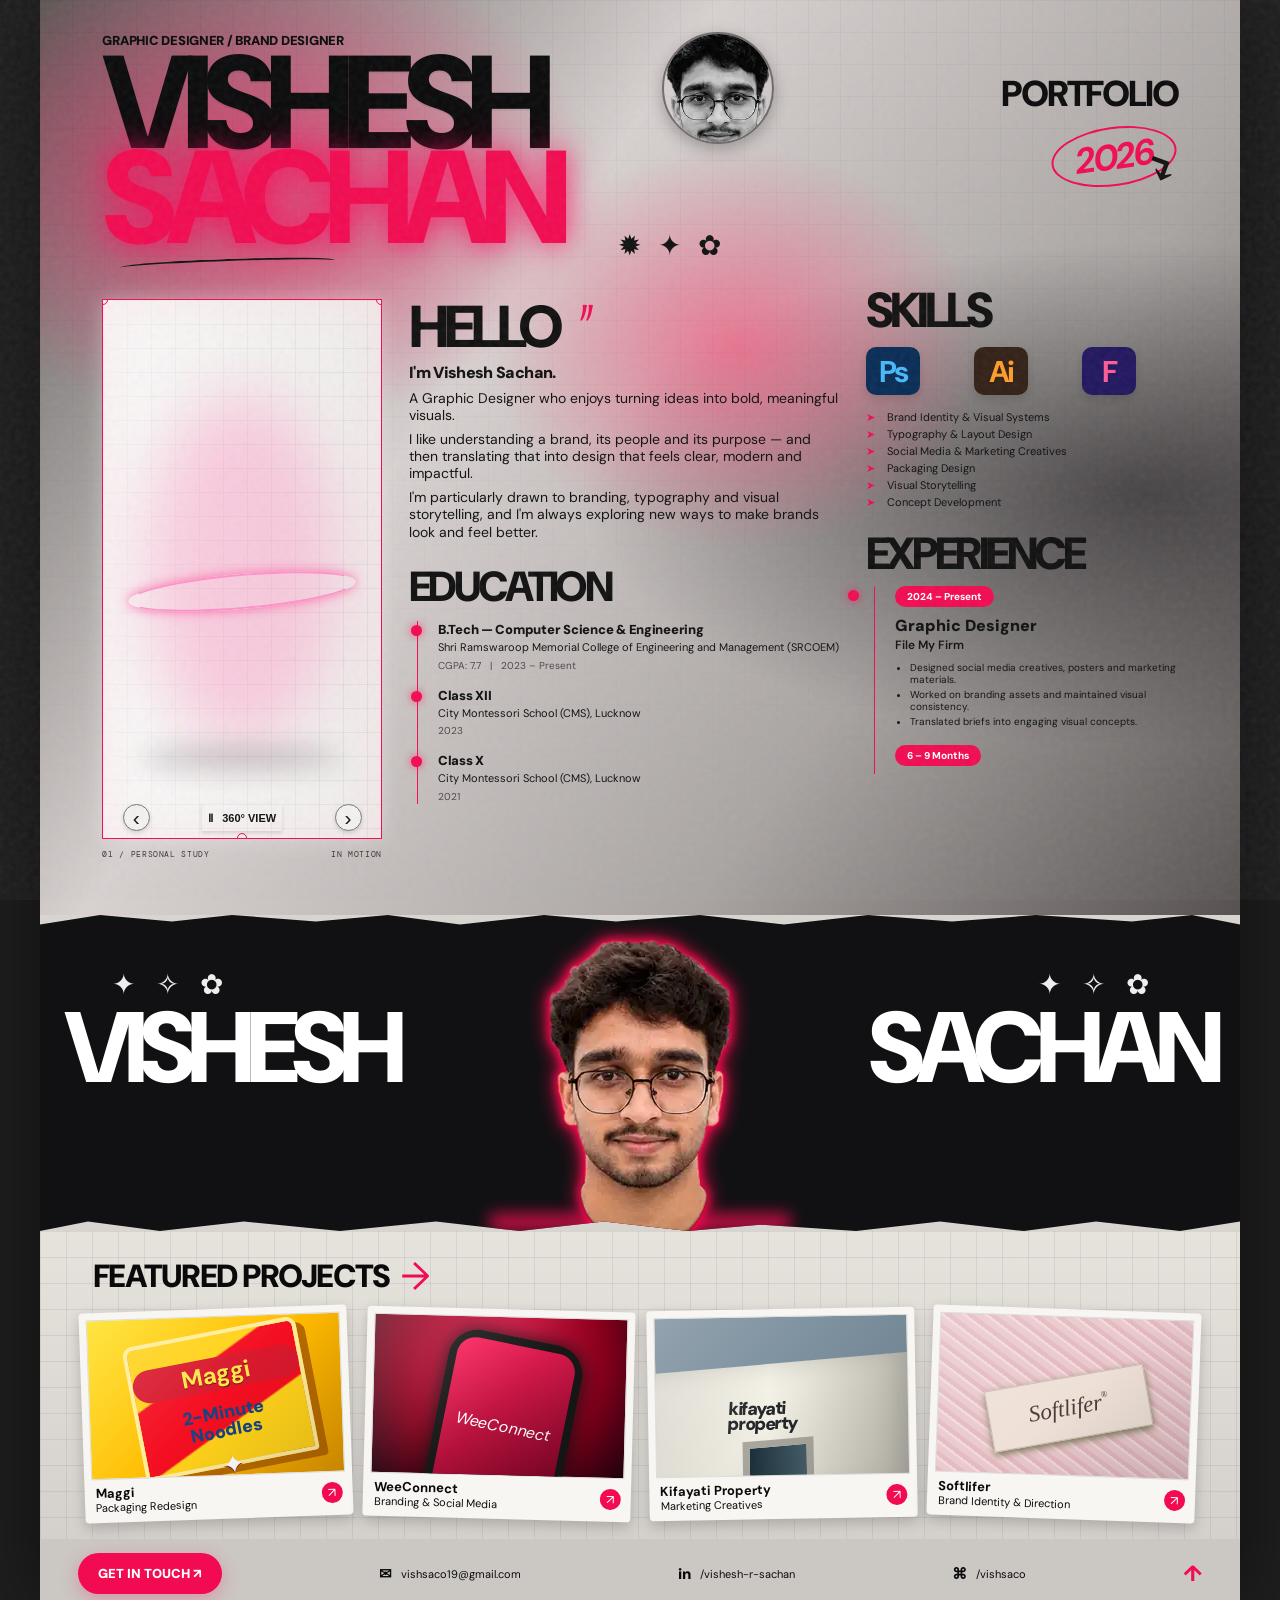
==== index.html @ bda6a6f9 "Redesign portfolio to match the poster reference with a revolving pink-shirt model" ====
<!doctype html>
<html lang="en">
<head>
<meta charset="utf-8">
<meta name="viewport" content="width=device-width, initial-scale=1">
<meta name="theme-color" content="#252424">
<meta name="description" content="Vishesh Sachan — Graphic Designer and Brand Designer.">
<title>Vishesh Sachan — Portfolio 2026</title>
<link rel="preconnect" href="https://fonts.googleapis.com">
<link rel="preconnect" href="https://fonts.gstatic.com" crossorigin>
<link href="https://fonts.googleapis.com/css2?family=DM+Mono:wght@400;500&family=DM+Sans:wght@400;500;600;700;800;900&display=swap" rel="stylesheet">
<link rel="stylesheet" href="./styles.css">
</head>
<body>
<div class="noise" aria-hidden="true"></div>
<main class="poster" id="top">
  <section class="upper">
    <header class="hero-head">
      <div class="headline">
        <div class="kicker">GRAPHIC DESIGNER / BRAND DESIGNER</div>
        <h1>VISHESH<br><span>SACHAN</span></h1>
        <div class="underline"></div>
      </div>
      <div class="folio">
        <div>PORTFOLIO</div>
        <strong>2026</strong>
        <span class="hand-arrow">↴</span>
      </div>
      <div class="mini-face"><img src="./portrait.webp" alt="Vishesh Sachan portrait"></div>
      <div class="doodles">✹ ✦ ✿</div>
    </header>

    <section class="resume-grid">
      <div class="model-column">
        <div class="model-frame">
          <div class="frame-handles"><i></i><i></i><i></i></div>
          <div class="model-glow"></div>
          <div class="model-orbit"></div>
          <div class="model-floor"></div>
          <div class="model-rotator" id="modelRotator">
            <img src="./model.webp" alt="Vishesh wearing his pink graphic T-shirt">
          </div>
          <div class="model-tools">
            <button id="turnLeft" aria-label="Rotate model left">‹</button>
            <button id="toggleSpin" aria-label="Pause model rotation"><span id="spinIcon">Ⅱ</span> <b id="spinLabel">360° VIEW</b></button>
            <button id="turnRight" aria-label="Rotate model right">›</button>
          </div>
        </div>
        <div class="model-caption"><span>01 / PERSONAL STUDY</span><span>IN MOTION</span></div>
      </div>

      <div class="bio-column">
        <section class="hello">
          <h2>HELLO<span class="accent-mark">〃</span></h2>
          <h3>I'm Vishesh Sachan.</h3>
          <p>A Graphic Designer who enjoys turning ideas into bold, meaningful visuals.</p>
          <p>I like understanding a brand, its people and its purpose — and then translating that into design that feels clear, modern and impactful.</p>
          <p>I'm particularly drawn to branding, typography and visual storytelling, and I'm always exploring new ways to make brands look and feel better.</p>
        </section>
        <section class="education">
          <h2>EDUCATION</h2>
          <div class="timeline">
            <article>
              <span class="timeline-dot"></span>
              <b>B.Tech — Computer Science & Engineering</b>
              <p>Shri Ramswaroop Memorial College of Engineering and Management (SRCOEM)</p>
              <small>CGPA: 7.7 &nbsp; | &nbsp; 2023 – Present</small>
            </article>
            <article>
              <span class="timeline-dot"></span>
              <b>Class XII</b>
              <p>City Montessori School (CMS), Lucknow</p>
              <small>2023</small>
            </article>
            <article>
              <span class="timeline-dot"></span>
              <b>Class X</b>
              <p>City Montessori School (CMS), Lucknow</p>
              <small>2021</small>
            </article>
          </div>
        </section>
      </div>

      <aside class="right-column">
        <section class="skills">
          <h2>SKILLS</h2>
          <div class="tool-icons">
            <div class="tool ps"><b>Ps</b></div>
            <div class="tool ai"><b>Ai</b></div>
            <div class="tool figma"><b>F</b></div>
          </div>
          <ul class="skill-list">
            <li>Brand Identity & Visual Systems</li>
            <li>Typography & Layout Design</li>
            <li>Social Media & Marketing Creatives</li>
            <li>Packaging Design</li>
            <li>Visual Storytelling</li>
            <li>Concept Development</li>
          </ul>
        </section>
        <section class="experience">
          <h2>EXPERIENCE</h2>
          <div class="experience-timeline">
            <span class="timeline-dot"></span>
            <div class="pill">2024 – Present</div>
            <h3>Graphic Designer</h3>
            <h4>File My Firm</h4>
            <ul>
              <li>Designed social media creatives, posters and marketing materials.</li>
              <li>Worked on branding assets and maintained visual consistency.</li>
              <li>Translated briefs into engaging visual concepts.</li>
            </ul>
            <div class="pill duration">6 – 9 Months</div>
          </div>
        </section>
      </aside>
    </section>
  </section>

  <section class="torn-band">
    <div class="band-stars left">✦ ✧ ✿</div>
    <div class="band-stars right">✦ ✧ ✿</div>
    <div class="band-name"><span>VISHESH</span><span>SACHAN</span></div>
    <div class="hero-portrait"><img src="./portrait.webp" alt="Portrait of Vishesh Sachan"></div>
    <div class="red-stroke"></div>
  </section>

  <section class="projects">
    <div class="projects-heading"><h2>FEATURED PROJECTS</h2><span>→</span></div>
    <div class="project-grid">
      <a class="project-card maggi" href="#contact">
        <div class="project-photo">
          <div class="maggi-pack"><strong>Maggi</strong><span>2-Minute<br>Noodles</span><i>✦</i></div>
          <div class="photo-glare"></div>
        </div>
        <div class="project-name"><b>Maggi</b><span>Packaging Redesign</span><i>↗</i></div>
      </a>
      <a class="project-card wee" href="#contact">
        <div class="project-photo">
          <div class="phone"><div class="phone-screen"><span>WeeConnect</span></div></div>
          <div class="photo-glare"></div>
        </div>
        <div class="project-name"><b>WeeConnect</b><span>Branding & Social Media</span><i>↗</i></div>
      </a>
      <a class="project-card property" href="#contact">
        <div class="project-photo">
          <div class="building"><div class="building-sign">kifayati<br>property</div><div class="building-window"></div></div>
          <div class="photo-glare"></div>
        </div>
        <div class="project-name"><b>Kifayati Property</b><span>Marketing Creatives</span><i>↗</i></div>
      </a>
      <a class="project-card soft" href="#contact">
        <div class="project-photo">
          <div class="fabric"><div class="tag">Softlifer<small>®</small></div></div>
          <div class="photo-glare"></div>
        </div>
        <div class="project-name"><b>Softlifer</b><span>Brand Identity & Direction</span><i>↗</i></div>
      </a>
    </div>
  </section>

  <footer class="contact" id="contact">
    <a class="contact-cta" href="mailto:vishsaco19@gmail.com">GET IN TOUCH ↗</a>
    <a href="mailto:vishsaco19@gmail.com" class="contact-item"><span>✉</span> vishsaco19@gmail.com</a>
    <a href="https://www.linkedin.com/in/vishesh-r-sachan-5ab29739b/" target="_blank" rel="noopener" class="contact-item"><span>in</span> /vishesh-r-sachan</a>
    <a href="https://github.com/vishsaco" target="_blank" rel="noopener" class="contact-item"><span>⌘</span> /vishsaco</a>
    <a href="#top" class="back-top">↑</a>
  </footer>
</main>
<script src="./app.js"></script>
</body>
</html>
---- styles.css ----
:root{--pink:#f20b50;--pink2:#ff4e83;--ink:#0a0a0b;--paper:#eeeae4;--mono:'DM Mono',monospace;--sans:'DM Sans',Arial,sans-serif}
*{box-sizing:border-box}html{scroll-behavior:smooth}body{margin:0;background:#201f20;color:var(--ink);font-family:var(--sans);overflow-x:hidden}
.noise{position:fixed;inset:0;z-index:10;pointer-events:none;opacity:.14;background-image:url("data:image/svg+xml,%3Csvg viewBox='0 0 180 180' xmlns='http://www.w3.org/2000/svg'%3E%3Cfilter id='n'%3E%3CfeTurbulence type='fractalNoise' baseFrequency='.82' numOctaves='3' stitchTiles='stitch'/%3E%3C/filter%3E%3Crect width='100%25' height='100%25' filter='url(%23n)' opacity='.55'/%3E%3C/svg%3E")}
a{color:inherit;text-decoration:none}.poster{max-width:1200px;margin:auto;background:#d8d5d1;box-shadow:0 0 80px #0008}
.upper{position:relative;padding:32px 5.2% 56px;min-height:840px;background:
radial-gradient(ellipse at 18% 20%,#ff1a62aa 0,transparent 24%),
radial-gradient(ellipse at 58% 38%,#ff4c79a0 0,transparent 25%),
radial-gradient(ellipse at 92% 54%,#201d20a8 0,transparent 36%),
linear-gradient(125deg,#5a5755 0%,#d8d1d0 37%,#aaa5a3 70%,#575251 100%)}
.upper:before{content:"";position:absolute;inset:0;opacity:.22;pointer-events:none;background-image:linear-gradient(rgba(20,20,20,.17) 1px,transparent 1px),linear-gradient(90deg,rgba(20,20,20,.17) 1px,transparent 1px);background-size:32px 32px;mask-image:linear-gradient(#000,transparent 100%)}
.hero-head{position:relative;min-height:204px;display:flex;align-items:flex-start;justify-content:space-between;z-index:1}
.kicker{font-size:13px;font-weight:900;letter-spacing:-.02em;margin:0 0 7px}
.headline h1{font-size:clamp(66px,10.4vw,132px);font-weight:1000;line-height:.72;letter-spacing:-.09em;margin:0;white-space:nowrap;text-shadow:0 2px 0 #0001}
.headline h1 span{color:var(--pink);text-shadow:0 0 26px #ff075eaa,0 0 48px #ff075e55}
.underline{width:215px;height:10px;border-top:2px solid #111;margin:13px 0 0 18px;transform:rotate(-2deg);border-radius:50%}
.folio{padding-top:38px;text-align:right;position:relative;font-size:clamp(22px,3.2vw,36px);font-weight:1000;letter-spacing:-.06em}
.folio strong{display:inline-block;color:var(--pink);font-size:36px;font-style:italic;border:2px solid var(--pink);border-radius:50%;padding:4px 22px;transform:rotate(-8deg);margin-top:10px}
.hand-arrow{position:absolute;color:#111;right:5px;top:117px;font-size:37px;transform:rotate(20deg);font-family:serif}
.mini-face{position:absolute;left:52%;top:0;width:112px;height:112px;border-radius:50%;overflow:hidden;border:2px solid #17171788;box-shadow:0 5px 16px #0004}
.mini-face img{width:100%;height:100%;object-fit:cover;object-position:50% 22%;filter:grayscale(1) contrast(1.2)}
.doodles{position:absolute;left:48%;bottom:5px;font-size:28px;letter-spacing:5px;color:#101010}
.resume-grid{position:relative;display:grid;grid-template-columns:26% 40% 29%;gap:2.5%;z-index:1;margin-top:20px}
.model-column{padding-top:10px}
.model-frame{height:540px;position:relative;border:1.5px solid var(--pink);background:
linear-gradient(90deg,rgba(255,255,255,.78),rgba(255,255,255,.32)),
linear-gradient(rgba(40,40,40,.11) 1px,transparent 1px),linear-gradient(90deg,rgba(40,40,40,.11) 1px,transparent 1px),#e9e5e3;
background-size:auto,24px 24px,24px 24px,auto;display:flex;align-items:center;justify-content:center;overflow:hidden;box-shadow:0 0 20px #fff5,inset 0 0 45px #ffcedb55}
.frame-handles i{position:absolute;width:10px;height:10px;border:1.5px solid var(--pink);background:#eee;z-index:5;border-radius:50%}
.frame-handles i:nth-child(1){top:-5px;left:-5px}.frame-handles i:nth-child(2){top:-5px;right:-5px}.frame-handles i:nth-child(3){bottom:-5px;left:calc(50% - 5px)}
.model-glow{position:absolute;width:70%;height:65%;border-radius:50%;background:#ff7bb455;filter:blur(30px)}
.model-orbit{position:absolute;width:82%;height:35px;border:2px solid #ff91cb;border-left-color:transparent;border-right-color:transparent;border-radius:50%;top:51%;transform:rotate(-5deg);box-shadow:0 0 12px #ff6da7}
.model-floor{position:absolute;bottom:68px;width:72%;height:24px;background:#211b24;opacity:.2;filter:blur(12px);border-radius:50%}
.model-rotator{width:78%;height:88%;display:flex;align-items:flex-end;justify-content:center;perspective:900px;position:relative;z-index:2}
.model-rotator img{height:100%;width:100%;object-fit:contain;object-position:center bottom;filter:drop-shadow(0 8px 5px #1113);transform-style:preserve-3d;backface-visibility:visible;animation:revolve 8s ease-in-out infinite}
.model-rotator.paused img{animation-play-state:paused}
@keyframes revolve{0%,100%{transform:perspective(900px) rotateY(0deg) scaleX(1)}25%{transform:perspective(900px) rotateY(90deg) scaleX(.72)}50%{transform:perspective(900px) rotateY(180deg) scaleX(1)}75%{transform:perspective(900px) rotateY(270deg) scaleX(.72)}}
.model-tools{position:absolute;bottom:7px;left:7%;right:7%;display:flex;align-items:center;justify-content:space-between;z-index:6}
.model-tools button{width:27px;height:27px;border:1px solid #777;border-radius:50%;background:#f4f2f1;color:#111;font-size:21px;line-height:20px;cursor:pointer;box-shadow:0 2px 4px #0002}
.model-tools button:nth-child(2){width:auto;border:0;background:transparent;border-radius:0;font-size:11px;font-weight:800;display:flex;gap:9px;align-items:center}
.model-tools button:nth-child(2) b{font-size:11px}.model-caption{display:flex;justify-content:space-between;margin:10px 0 0;font:8px var(--mono);letter-spacing:.08em;color:#353132}
.bio-column{padding-top:12px;color:#101010}
.hello h2,.education h2,.skills h2,.experience h2{font-size:clamp(34px,5vw,59px);font-weight:1000;letter-spacing:-.08em;line-height:.88;margin:0 0 9px}
.hello h2{position:relative}.accent-mark{color:var(--pink);font-size:30px;letter-spacing:-.1em;position:absolute;margin-left:12px;top:0}
.hello h3{font-size:16px;letter-spacing:-.04em;margin:0 0 7px;font-weight:900}
.hello p{font-size:clamp(11px,1.25vw,14px);line-height:1.22;margin:0 0 7px;max-width:460px}
.education{margin-top:28px}.education h2{font-size:clamp(27px,3.8vw,42px);margin-bottom:15px}
.timeline{border-left:1.5px solid var(--pink);margin-left:8px;padding-left:20px}
.timeline article{position:relative;margin-bottom:14px;font-size:12px}.timeline-dot{position:absolute;left:-27px;top:4px;width:11px;height:11px;background:var(--pink);border-radius:50%;box-shadow:0 0 8px #ff0b62aa}
.timeline article b{font-size:13px;font-weight:900;letter-spacing:-.02em}.timeline p{font-size:11px;line-height:1.18;margin:3px 0}.timeline small{font-size:10px;color:#4b4647}
.right-column{padding-top:0;color:#101010}
.skills h2,.experience h2{font-size:clamp(32px,4.4vw,49px);margin-bottom:15px}
.tool-icons{display:grid;grid-template-columns:repeat(3,1fr);gap:12px;margin-bottom:14px}
.tool{height:48px;width:54px;border-radius:10px;display:grid;place-items:center;background:#082c55;box-shadow:0 4px 9px #0002}
.tool b{font-size:30px;letter-spacing:-.08em;color:#46b9f9}.tool.ai{background:#322016}.tool.ai b{color:#ff9c28}.tool.figma{background:#21165f}.tool.figma b{color:#ff5a94}
.skill-list{list-style:none;margin:0;padding:0;font-size:11px;line-height:1.55}
.skill-list li{position:relative;padding-left:21px}.skill-list li:before{content:"➤";position:absolute;left:0;color:var(--pink);font-size:11px}
.experience{margin-top:23px}.experience h2{font-size:clamp(29px,4.1vw,45px);margin-bottom:12px}
.experience-timeline{position:relative;border-left:1.5px solid var(--pink);margin-left:8px;padding-left:20px;font-size:11px}
.experience-timeline .timeline-dot{top:4px;left:-27px}
.pill{display:inline-block;background:var(--pink);color:white;font-size:10px;font-weight:800;border-radius:20px;padding:4px 12px;margin-bottom:8px}
.experience h3{font-size:16px;margin:0 0 1px;font-weight:900}.experience h4{margin:0 0 9px;font-size:12px;font-weight:600}
.experience ul{margin:0;padding-left:15px;font-size:10px;line-height:1.2}.experience li{margin-bottom:3px}
.pill.duration{margin-top:14px}
.torn-band{height:316px;position:relative;background:#111113;color:#f5f2ee;overflow:visible;z-index:2;clip-path:polygon(0 3%,5% 0,11% 2%,16% 0,23% 2%,29% 0,35% 3%,42% 0,48% 2%,55% 0,62% 3%,69% 0,76% 2%,83% 0,91% 2%,96% 0,100% 3%,100% 97%,95% 100%,88% 97%,82% 100%,75% 97%,68% 100%,60% 98%,54% 100%,47% 97%,40% 100%,33% 97%,25% 100%,17% 97%,10% 100%,4% 97%,0 100%)}
.band-name{position:absolute;left:2%;right:2%;top:42%;transform:translateY(-50%);display:flex;justify-content:space-between;align-items:center;font-size:clamp(45px,8vw,100px);font-weight:1000;line-height:.8;letter-spacing:-.09em;white-space:nowrap;color:#fff}
.band-stars{position:absolute;top:16%;font-size:28px;letter-spacing:7px;color:#eee}.band-stars.left{left:6%}.band-stars.right{right:7%}
.hero-portrait{position:absolute;z-index:3;bottom:-15px;left:50%;transform:translateX(-50%);width:34%;height:390px;display:flex;justify-content:center;align-items:flex-end}
.hero-portrait img{max-width:100%;max-height:100%;object-fit:contain;object-position:center bottom;filter:drop-shadow(0 0 0 #ff0b50) drop-shadow(0 0 5px #ff0b50) drop-shadow(0 0 9px #ff0b50)}
.red-stroke{position:absolute;bottom:0;left:calc(50% - 150px);width:300px;height:17px;background:#fa0e55;filter:blur(8px);opacity:.8}
.projects{position:relative;padding:24px 3.5% 20px;background:linear-gradient(180deg,#e6e2dc 0%,#dad7d2 100%);background-image:linear-gradient(rgba(20,20,20,.07) 1px,transparent 1px),linear-gradient(90deg,rgba(20,20,20,.07) 1px,transparent 1px),linear-gradient(180deg,#e6e2dc,#d4d1cc);background-size:26px 26px,26px 26px,auto}
.projects-heading{display:flex;align-items:center;gap:12px;margin:0 0 12px 1%}.projects-heading h2{font-size:clamp(22px,3vw,32px);font-weight:1000;letter-spacing:-.055em;margin:0}.projects-heading span{font-size:38px;color:var(--pink);line-height:.7}
.project-grid{display:grid;grid-template-columns:repeat(4,1fr);gap:15px}
.project-card{display:block;background:#f7f6f3;padding:7px 7px 6px;border-radius:4px;box-shadow:0 5px 14px #0003;transform:rotate(-2deg);transition:transform .25s ease,box-shadow .25s ease}
.project-card:nth-child(2){transform:rotate(1.5deg)}.project-card:nth-child(3){transform:rotate(-1deg)}.project-card:nth-child(4){transform:rotate(2deg)}
.project-card:hover{transform:translateY(-8px) rotate(0);box-shadow:0 13px 20px #0004}
.project-photo{height:160px;position:relative;overflow:hidden;border:1px solid #ddd}
.photo-glare{position:absolute;inset:0;background:linear-gradient(135deg,#ffffff30,transparent 52%,#0002)}
.project-name{padding:7px 4px 2px;position:relative;font-size:11px;line-height:1.15}.project-name b{display:block;font-size:13px}.project-name span{display:block}.project-name i{position:absolute;right:3px;bottom:6px;width:21px;height:21px;background:var(--pink);color:white;border-radius:50%;font-style:normal;text-align:center;line-height:21px;font-size:13px}
.maggi .project-photo{background:linear-gradient(135deg,#ffdf19,#ffba00 55%,#e69a00)}
.maggi-pack{position:absolute;left:17%;top:9%;width:70%;height:86%;background:linear-gradient(155deg,#ffd21a 0 30%,#f40e21 31% 64%,#ffd21a 65%);border:4px solid #ffed9a;transform:rotate(-9deg);border-radius:10px 10px 4px 4px;box-shadow:8px 7px 0 #b86a00;color:#f9e44b;text-align:center;padding-top:22px;text-shadow:0 1px #7a1109}
.maggi-pack strong{display:block;background:#d9182d;color:#ffe54b;border-radius:25px;font-size:24px;padding:1px 5px}.maggi-pack span{display:block;color:#174482;font-weight:1000;font-size:18px;line-height:1;margin-top:14px;text-shadow:none}.maggi-pack i{font-style:normal;display:block;font-size:28px;margin-top:7px;color:#fff}
.wee .project-photo{background:radial-gradient(circle at 50% 25%,#f31c51,#8a001d 60%,#23010d)}.phone{position:absolute;left:25%;top:12%;width:54%;height:110%;border:8px solid #171717;border-bottom:0;border-radius:30px 30px 0 0;transform:rotate(10deg);background:#111;box-shadow:0 0 20px #111}.phone-screen{height:100%;background:linear-gradient(145deg,#fd225c,#69001c);border-radius:19px 19px 0 0;display:grid;place-items:center;color:white;font-style:italic;font-size:16px}
.property .project-photo{background:linear-gradient(#7a8e9c 0 37%,#c5c2b7 38% 100%)}.building{position:absolute;left:-5%;right:-4%;bottom:-12%;height:83%;background:linear-gradient(90deg,#dad8ce,#f3f0e5 46%,#c4c1b6);transform:skewY(-4deg);box-shadow:inset -18px 0 22px #7774}.building-sign{position:absolute;top:28%;left:31%;font-size:18px;line-height:.85;font-weight:1000;letter-spacing:-.08em;transform:rotate(4deg);color:#24272a}.building-window{position:absolute;bottom:0;left:36%;width:26%;height:42%;background:linear-gradient(90deg,#1b303a,#48606a);border:7px solid #aaa79e}
.soft .project-photo{background:radial-gradient(ellipse at center,#f6d4da,#e3b3bc 75%)}.fabric{position:absolute;inset:0;background:repeating-linear-gradient(35deg,#e3b9bf 0 4px,#e9c8cc 5px 10px,#f2d7da 11px 13px)}.tag{position:absolute;top:38%;left:20%;width:64%;padding:17px 0;background:#eee0d7;border:1px solid #cdbbb3;box-shadow:0 3px 7px #775;transform:rotate(-12deg);text-align:center;font:italic 23px Georgia;color:#4b3b3a}.tag small{font-size:9px;vertical-align:top}
.contact{height:70px;background:#cbc7c3;display:flex;align-items:center;justify-content:space-between;padding:0 3.2%;gap:15px;font-size:11px}
.contact-cta{background:var(--pink);color:white;border-radius:25px;padding:12px 20px;font-size:13px;font-weight:900;white-space:nowrap;box-shadow:0 5px 18px #f20b5044}
.contact-item{display:flex;align-items:center;gap:9px;white-space:nowrap}.contact-item span{font-weight:900;font-size:15px}.back-top{color:var(--pink);font-size:22px;font-weight:900}
@media(max-width:760px){.upper{padding:24px 4% 40px;min-height:auto}.hero-head{min-height:150px}.headline h1{font-size:clamp(54px,11vw,86px)}.kicker{font-size:9px}.folio{padding-top:28px;font-size:20px}.folio strong{font-size:24px;padding:3px 14px}.hand-arrow{top:90px;font-size:28px}.mini-face{width:72px;height:72px;left:52%;top:8px}.doodles{font-size:20px;left:48%;bottom:0}.resume-grid{grid-template-columns:32% 1fr;gap:4%;margin-top:12px}.model-frame{height:410px}.model-rotator{height:82%;width:90%}.bio-column{padding-top:0}.right-column{grid-column:2;display:grid;grid-template-columns:1fr 1fr;gap:18px;margin-top:20px}.experience{margin-top:0}.hello h2{font-size:42px}.hello h3{font-size:13px}.hello p{font-size:10px}.education{margin-top:20px}.education h2{font-size:26px}.skills h2,.experience h2{font-size:29px}.tool{width:43px;height:42px}.tool b{font-size:24px}.skill-list{font-size:9px}.experience ul{font-size:9px}.torn-band{height:250px}.band-name{font-size:8.4vw;top:40%}.hero-portrait{height:300px;width:42%}.projects{padding:18px 3%}.project-grid{grid-template-columns:repeat(2,1fr);gap:14px}.project-photo{height:150px}.contact{height:auto;min-height:68px;flex-wrap:wrap;padding:12px 4%;justify-content:center}.contact-item{font-size:9px}.contact-cta{font-size:11px}}
@media(max-width:480px){.resume-grid{grid-template-columns:1fr 1.35fr;gap:3%}.model-frame{height:350px}.model-caption{font-size:6px}.right-column{grid-template-columns:1fr 1fr}.model-rotator{width:95%}.model-tools button:nth-child(2) b{font-size:9px}.hello h2{font-size:34px}.hello p{font-size:9px}.education h2{font-size:22px}.timeline article b{font-size:10px}.timeline p,.timeline small{font-size:8px}.skills h2,.experience h2{font-size:24px}.tool-icons{gap:5px}.tool{width:37px;height:36px}.tool b{font-size:20px}.skill-list{font-size:8px}.experience ul{font-size:8px}.band-name{font-size:8vw}.hero-portrait{width:48%;height:255px}.torn-band{height:215px}.project-photo{height:120px}.maggi-pack{padding-top:13px}.maggi-pack strong{font-size:18px}.maggi-pack span{font-size:14px}.phone-screen{font-size:12px}.building-sign{font-size:12px}.tag{font-size:17px;padding:12px 0}.project-name{font-size:9px}.project-name b{font-size:11px}.contact-item:nth-of-type(3){display:none}}
@media(prefers-reduced-motion:reduce){.model-rotator img{animation:none!important;transform:rotateY(-20deg)}.project-card{transition:none}}
@media print{.noise{display:none}.model-rotator img{animation:none}.poster{box-shadow:none}.project-card{break-inside:avoid}}
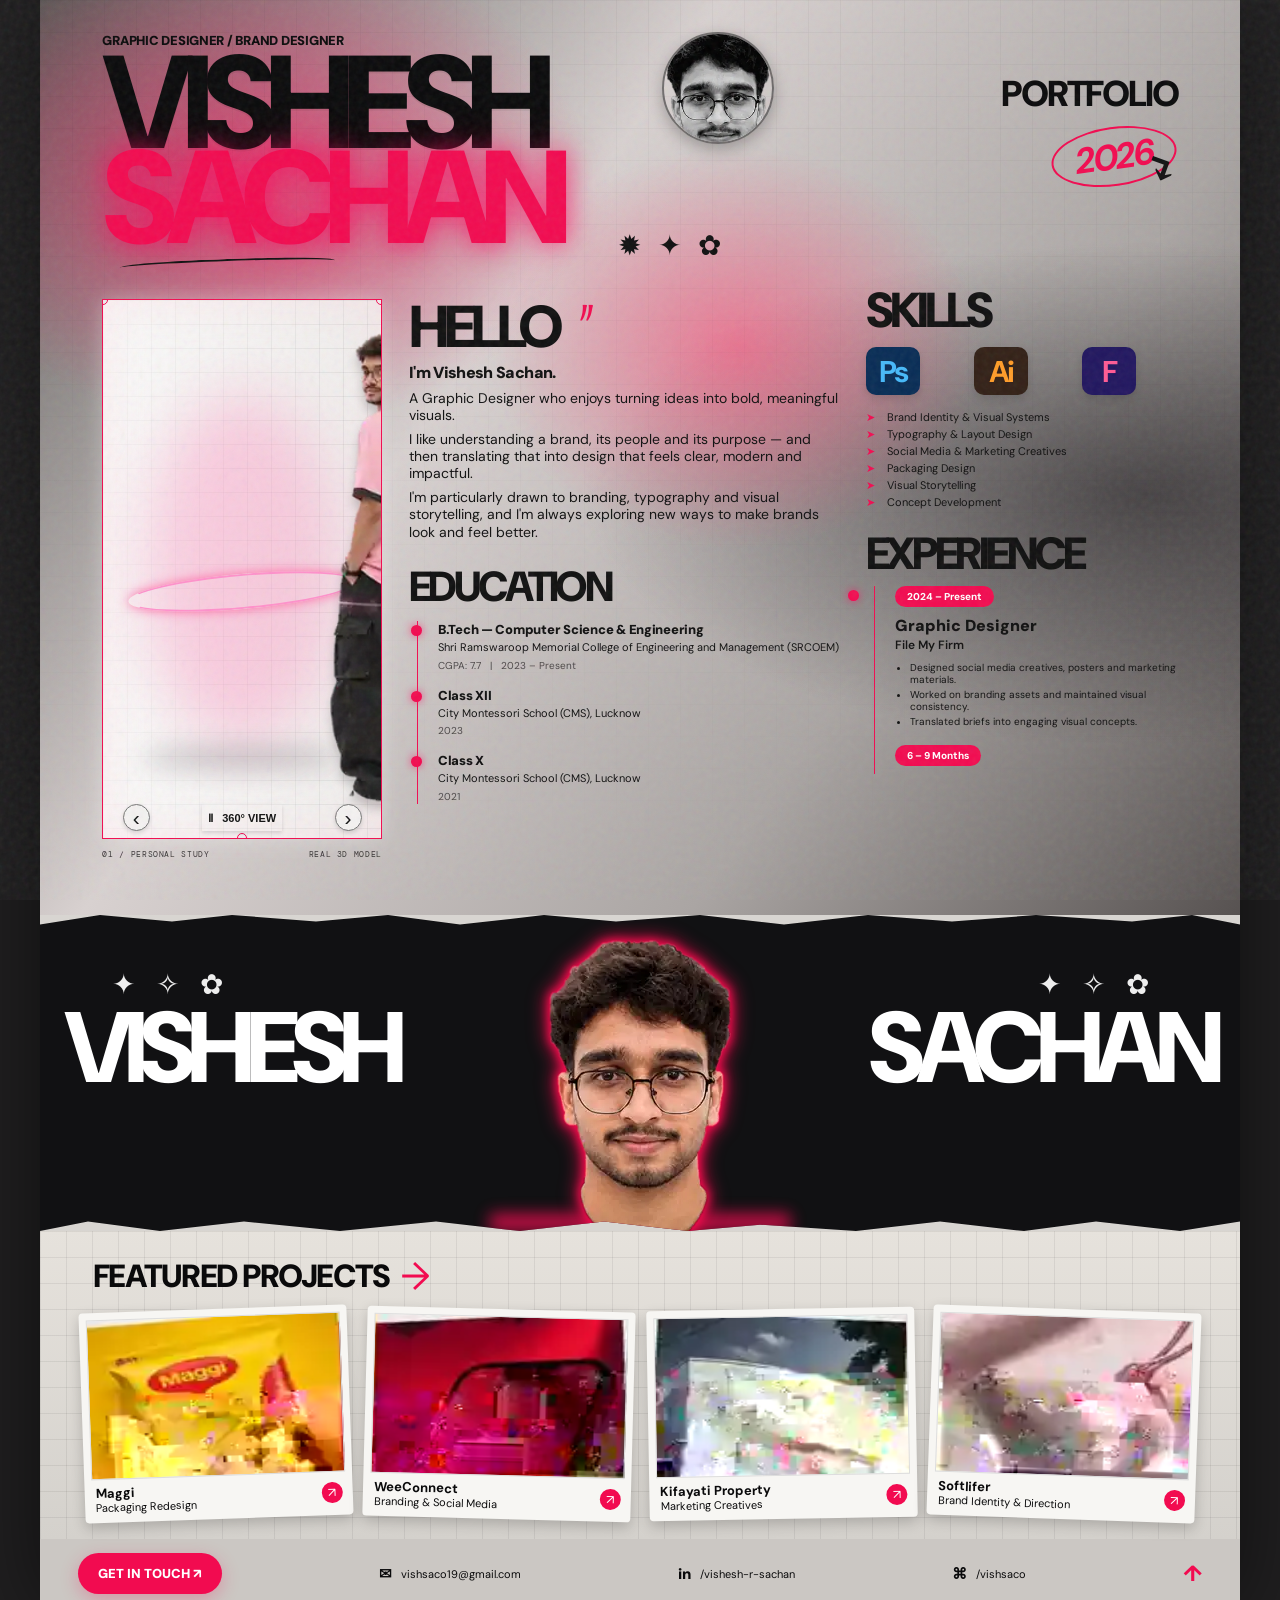
==== commit dc204383: "Add real 3D avatar viewport to portfolio" ====
--- a/index.html
+++ b/index.html
@@ -1,173 +1,30 @@
 <!doctype html>
-<html lang="en">
-<head>
-<meta charset="utf-8">
-<meta name="viewport" content="width=device-width, initial-scale=1">
-<meta name="theme-color" content="#252424">
-<meta name="description" content="Vishesh Sachan — Graphic Designer and Brand Designer.">
-<title>Vishesh Sachan — Portfolio 2026</title>
-<link rel="preconnect" href="https://fonts.googleapis.com">
-<link rel="preconnect" href="https://fonts.gstatic.com" crossorigin>
-<link href="https://fonts.googleapis.com/css2?family=DM+Mono:wght@400;500&family=DM+Sans:wght@400;500;600;700;800;900&display=swap" rel="stylesheet">
-<link rel="stylesheet" href="./styles.css">
-</head>
-<body>
-<div class="noise" aria-hidden="true"></div>
-<main class="poster" id="top">
-  <section class="upper">
-    <header class="hero-head">
-      <div class="headline">
-        <div class="kicker">GRAPHIC DESIGNER / BRAND DESIGNER</div>
-        <h1>VISHESH<br><span>SACHAN</span></h1>
-        <div class="underline"></div>
-      </div>
-      <div class="folio">
-        <div>PORTFOLIO</div>
-        <strong>2026</strong>
-        <span class="hand-arrow">↴</span>
-      </div>
-      <div class="mini-face"><img src="./portrait.webp" alt="Vishesh Sachan portrait"></div>
-      <div class="doodles">✹ ✦ ✿</div>
-    </header>
-
-    <section class="resume-grid">
-      <div class="model-column">
-        <div class="model-frame">
-          <div class="frame-handles"><i></i><i></i><i></i></div>
-          <div class="model-glow"></div>
-          <div class="model-orbit"></div>
-          <div class="model-floor"></div>
-          <div class="model-rotator" id="modelRotator">
-            <img src="./model.webp" alt="Vishesh wearing his pink graphic T-shirt">
-          </div>
-          <div class="model-tools">
-            <button id="turnLeft" aria-label="Rotate model left">‹</button>
-            <button id="toggleSpin" aria-label="Pause model rotation"><span id="spinIcon">Ⅱ</span> <b id="spinLabel">360° VIEW</b></button>
-            <button id="turnRight" aria-label="Rotate model right">›</button>
-          </div>
-        </div>
-        <div class="model-caption"><span>01 / PERSONAL STUDY</span><span>IN MOTION</span></div>
-      </div>
-
-      <div class="bio-column">
-        <section class="hello">
-          <h2>HELLO<span class="accent-mark">〃</span></h2>
-          <h3>I'm Vishesh Sachan.</h3>
-          <p>A Graphic Designer who enjoys turning ideas into bold, meaningful visuals.</p>
-          <p>I like understanding a brand, its people and its purpose — and then translating that into design that feels clear, modern and impactful.</p>
-          <p>I'm particularly drawn to branding, typography and visual storytelling, and I'm always exploring new ways to make brands look and feel better.</p>
-        </section>
-        <section class="education">
-          <h2>EDUCATION</h2>
-          <div class="timeline">
-            <article>
-              <span class="timeline-dot"></span>
-              <b>B.Tech — Computer Science & Engineering</b>
-              <p>Shri Ramswaroop Memorial College of Engineering and Management (SRCOEM)</p>
-              <small>CGPA: 7.7 &nbsp; | &nbsp; 2023 – Present</small>
-            </article>
-            <article>
-              <span class="timeline-dot"></span>
-              <b>Class XII</b>
-              <p>City Montessori School (CMS), Lucknow</p>
-              <small>2023</small>
-            </article>
-            <article>
-              <span class="timeline-dot"></span>
-              <b>Class X</b>
-              <p>City Montessori School (CMS), Lucknow</p>
-              <small>2021</small>
-            </article>
-          </div>
-        </section>
-      </div>
-
-      <aside class="right-column">
-        <section class="skills">
-          <h2>SKILLS</h2>
-          <div class="tool-icons">
-            <div class="tool ps"><b>Ps</b></div>
-            <div class="tool ai"><b>Ai</b></div>
-            <div class="tool figma"><b>F</b></div>
-          </div>
-          <ul class="skill-list">
-            <li>Brand Identity & Visual Systems</li>
-            <li>Typography & Layout Design</li>
-            <li>Social Media & Marketing Creatives</li>
-            <li>Packaging Design</li>
-            <li>Visual Storytelling</li>
-            <li>Concept Development</li>
-          </ul>
-        </section>
-        <section class="experience">
-          <h2>EXPERIENCE</h2>
-          <div class="experience-timeline">
-            <span class="timeline-dot"></span>
-            <div class="pill">2024 – Present</div>
-            <h3>Graphic Designer</h3>
-            <h4>File My Firm</h4>
-            <ul>
-              <li>Designed social media creatives, posters and marketing materials.</li>
-              <li>Worked on branding assets and maintained visual consistency.</li>
-              <li>Translated briefs into engaging visual concepts.</li>
-            </ul>
-            <div class="pill duration">6 – 9 Months</div>
-          </div>
-        </section>
-      </aside>
-    </section>
-  </section>
-
-  <section class="torn-band">
-    <div class="band-stars left">✦ ✧ ✿</div>
-    <div class="band-stars right">✦ ✧ ✿</div>
-    <div class="band-name"><span>VISHESH</span><span>SACHAN</span></div>
-    <div class="hero-portrait"><img src="./portrait.webp" alt="Portrait of Vishesh Sachan"></div>
-    <div class="red-stroke"></div>
-  </section>
-
-  <section class="projects">
-    <div class="projects-heading"><h2>FEATURED PROJECTS</h2><span>→</span></div>
-    <div class="project-grid">
-      <a class="project-card maggi" href="#contact">
-        <div class="project-photo">
-          <div class="maggi-pack"><strong>Maggi</strong><span>2-Minute<br>Noodles</span><i>✦</i></div>
-          <div class="photo-glare"></div>
-        </div>
-        <div class="project-name"><b>Maggi</b><span>Packaging Redesign</span><i>↗</i></div>
-      </a>
-      <a class="project-card wee" href="#contact">
-        <div class="project-photo">
-          <div class="phone"><div class="phone-screen"><span>WeeConnect</span></div></div>
-          <div class="photo-glare"></div>
-        </div>
-        <div class="project-name"><b>WeeConnect</b><span>Branding & Social Media</span><i>↗</i></div>
-      </a>
-      <a class="project-card property" href="#contact">
-        <div class="project-photo">
-          <div class="building"><div class="building-sign">kifayati<br>property</div><div class="building-window"></div></div>
-          <div class="photo-glare"></div>
-        </div>
-        <div class="project-name"><b>Kifayati Property</b><span>Marketing Creatives</span><i>↗</i></div>
-      </a>
-      <a class="project-card soft" href="#contact">
-        <div class="project-photo">
-          <div class="fabric"><div class="tag">Softlifer<small>®</small></div></div>
-          <div class="photo-glare"></div>
-        </div>
-        <div class="project-name"><b>Softlifer</b><span>Brand Identity & Direction</span><i>↗</i></div>
-      </a>
-    </div>
-  </section>
-
-  <footer class="contact" id="contact">
-    <a class="contact-cta" href="mailto:vishsaco19@gmail.com">GET IN TOUCH ↗</a>
-    <a href="mailto:vishsaco19@gmail.com" class="contact-item"><span>✉</span> vishsaco19@gmail.com</a>
-    <a href="https://www.linkedin.com/in/vishesh-r-sachan-5ab29739b/" target="_blank" rel="noopener" class="contact-item"><span>in</span> /vishesh-r-sachan</a>
-    <a href="https://github.com/vishsaco" target="_blank" rel="noopener" class="contact-item"><span>⌘</span> /vishsaco</a>
-    <a href="#top" class="back-top">↑</a>
-  </footer>
-</main>
-<script src="./app.js"></script>
-</body>
-</html>+<html lang="en"><head>
+<meta charset="utf-8"><meta name="viewport" content="width=device-width, initial-scale=1"><meta name="theme-color" content="#252424">
+<meta name="description" content="Vishesh Sachan — Graphic Designer and Brand Designer."><title>Vishesh Sachan — Portfolio 2026</title>
+<link rel="preconnect" href="https://fonts.googleapis.com"><link rel="preconnect" href="https://fonts.gstatic.com" crossorigin>
+<link href="https://fonts.googleapis.com/css2?family=DM+Mono:wght@400;500&family=DM+Sans:wght@400;500;600;700;800;900&display=swap" rel="stylesheet"><link rel="stylesheet" href="./styles.css"></head>
+<body><div class="noise" aria-hidden="true"></div><main class="poster" id="top">
+<section class="upper"><header class="hero-head"><div class="headline"><div class="kicker">GRAPHIC DESIGNER / BRAND DESIGNER</div><h1>VISHESH<br><span>SACHAN</span></h1><div class="underline"></div></div>
+<div class="folio"><div>PORTFOLIO</div><strong>2026</strong><span class="hand-arrow">↴</span></div><div class="mini-face"><img src="./portrait.webp" alt="Vishesh Sachan portrait"></div><div class="doodles">✹ ✦ ✿</div></header>
+<section class="resume-grid"><div class="model-column"><div class="model-frame"><div class="frame-handles"><i></i><i></i><i></i></div><div class="model-glow"></div><div class="model-orbit"></div><div class="model-floor"></div>
+<div class="model-rotator" id="modelRotator"><canvas id="avatar3d" aria-label="Three-dimensional model of Vishesh in a pink jersey, rotating 360 degrees"></canvas><img class="model-fallback" src="./model.webp" alt="Vishesh in a pink jersey"></div>
+<div class="model-tools"><button id="turnLeft" aria-label="Rotate model left">‹</button><button id="toggleSpin" aria-label="Pause model rotation"><span id="spinIcon">Ⅱ</span> <b id="spinLabel">360° VIEW</b></button><button id="turnRight" aria-label="Rotate model right">›</button></div></div><div class="model-caption"><span>01 / PERSONAL STUDY</span><span>REAL 3D MODEL</span></div></div>
+<div class="bio-column"><section class="hello"><h2>HELLO<span class="accent-mark">〃</span></h2><h3>I'm Vishesh Sachan.</h3>
+<p>A Graphic Designer who enjoys turning ideas into bold, meaningful visuals.</p><p>I like understanding a brand, its people and its purpose — and then translating that into design that feels clear, modern and impactful.</p><p>I'm particularly drawn to branding, typography and visual storytelling, and I'm always exploring new ways to make brands look and feel better.</p></section>
+<section class="education"><h2>EDUCATION</h2><div class="timeline">
+<article><span class="timeline-dot"></span><b>B.Tech — Computer Science & Engineering</b><p>Shri Ramswaroop Memorial College of Engineering and Management (SRCOEM)</p><small>CGPA: 7.7 &nbsp; | &nbsp; 2023 – Present</small></article>
+<article><span class="timeline-dot"></span><b>Class XII</b><p>City Montessori School (CMS), Lucknow</p><small>2023</small></article>
+<article><span class="timeline-dot"></span><b>Class X</b><p>City Montessori School (CMS), Lucknow</p><small>2021</small></article></div></section></div>
+<aside class="right-column"><section class="skills"><h2>SKILLS</h2><div class="tool-icons"><div class="tool ps"><b>Ps</b></div><div class="tool ai"><b>Ai</b></div><div class="tool figma"><b>F</b></div></div>
+<ul class="skill-list"><li>Brand Identity & Visual Systems</li><li>Typography & Layout Design</li><li>Social Media & Marketing Creatives</li><li>Packaging Design</li><li>Visual Storytelling</li><li>Concept Development</li></ul></section>
+<section class="experience"><h2>EXPERIENCE</h2><div class="experience-timeline"><span class="timeline-dot"></span><div class="pill">2024 – Present</div><h3>Graphic Designer</h3><h4>File My Firm</h4><ul><li>Designed social media creatives, posters and marketing materials.</li><li>Worked on branding assets and maintained visual consistency.</li><li>Translated briefs into engaging visual concepts.</li></ul><div class="pill duration">6 – 9 Months</div></div></section></aside></section></section>
+<section class="torn-band"><div class="band-stars left">✦ ✧ ✿</div><div class="band-stars right">✦ ✧ ✿</div><div class="band-name"><span>VISHESH</span><span>SACHAN</span></div><div class="hero-portrait"><img src="./portrait.webp" alt="Portrait of Vishesh Sachan"></div><div class="red-stroke"></div></section>
+<section class="projects"><div class="projects-heading"><h2>FEATURED PROJECTS</h2><span>→</span></div><div class="project-grid">
+<a class="project-card maggi" href="#contact"><div class="project-photo"><div class="maggi-pack"><strong>Maggi</strong><span>2-Minute<br>Noodles</span><i>✦</i></div><div class="photo-glare"></div></div><div class="project-name"><b>Maggi</b><span>Packaging Redesign</span><i>↗</i></div></a>
+<a class="project-card wee" href="#contact"><div class="project-photo"><div class="phone"><div class="phone-screen"><span>WeeConnect</span></div></div><div class="photo-glare"></div></div><div class="project-name"><b>WeeConnect</b><span>Branding & Social Media</span><i>↗</i></div></a>
+<a class="project-card property" href="#contact"><div class="project-photo"><div class="building"><div class="building-sign">kifayati<br>property</div><div class="building-window"></div></div><div class="photo-glare"></div></div><div class="project-name"><b>Kifayati Property</b><span>Marketing Creatives</span><i>↗</i></div></a>
+<a class="project-card soft" href="#contact"><div class="project-photo"><div class="fabric"><div class="tag">Softlifer<small>®</small></div></div><div class="photo-glare"></div></div><div class="project-name"><b>Softlifer</b><span>Brand Identity & Direction</span><i>↗</i></div></a>
+</div></section>
+<footer class="contact" id="contact"><a class="contact-cta" href="mailto:vishsaco19@gmail.com">GET IN TOUCH ↗</a><a href="mailto:vishsaco19@gmail.com" class="contact-item"><span>✉</span> vishsaco19@gmail.com</a><a href="https://www.linkedin.com/in/vishesh-r-sachan-5ab29739b/" target="_blank" rel="noopener" class="contact-item"><span>in</span> /vishesh-r-sachan</a><a href="https://github.com/vishsaco" target="_blank" rel="noopener" class="contact-item"><span>⌘</span> /vishsaco</a><a href="#top" class="back-top">↑</a></footer>
+</main><script type="module" src="./app.js"></script></body></html>
--- a/styles.css
+++ b/styles.css
@@ -89,3 +89,12 @@
 @media(max-width:480px){.resume-grid{grid-template-columns:1fr 1.35fr;gap:3%}.model-frame{height:350px}.model-caption{font-size:6px}.right-column{grid-template-columns:1fr 1fr}.model-rotator{width:95%}.model-tools button:nth-child(2) b{font-size:9px}.hello h2{font-size:34px}.hello p{font-size:9px}.education h2{font-size:22px}.timeline article b{font-size:10px}.timeline p,.timeline small{font-size:8px}.skills h2,.experience h2{font-size:24px}.tool-icons{gap:5px}.tool{width:37px;height:36px}.tool b{font-size:20px}.skill-list{font-size:8px}.experience ul{font-size:8px}.band-name{font-size:8vw}.hero-portrait{width:48%;height:255px}.torn-band{height:215px}.project-photo{height:120px}.maggi-pack{padding-top:13px}.maggi-pack strong{font-size:18px}.maggi-pack span{font-size:14px}.phone-screen{font-size:12px}.building-sign{font-size:12px}.tag{font-size:17px;padding:12px 0}.project-name{font-size:9px}.project-name b{font-size:11px}.contact-item:nth-of-type(3){display:none}}
 @media(prefers-reduced-motion:reduce){.model-rotator img{animation:none!important;transform:rotateY(-20deg)}.project-card{transition:none}}
 @media print{.noise{display:none}.model-rotator img{animation:none}.poster{box-shadow:none}.project-card{break-inside:avoid}}
+
+/* Reference-matched photo panels */
+.project-photo{background-image:url("./project-strip.webp")!important;background-size:400% 100%!important;background-repeat:no-repeat!important}
+.maggi .project-photo{background-position:0% center!important}
+.wee .project-photo{background-position:33.3333% center!important}
+.property .project-photo{background-position:66.6667% center!important}
+.soft .project-photo{background-position:100% center!important}
+.project-photo>*{display:none!important}
+.model-rotator img{transform-origin:center center}
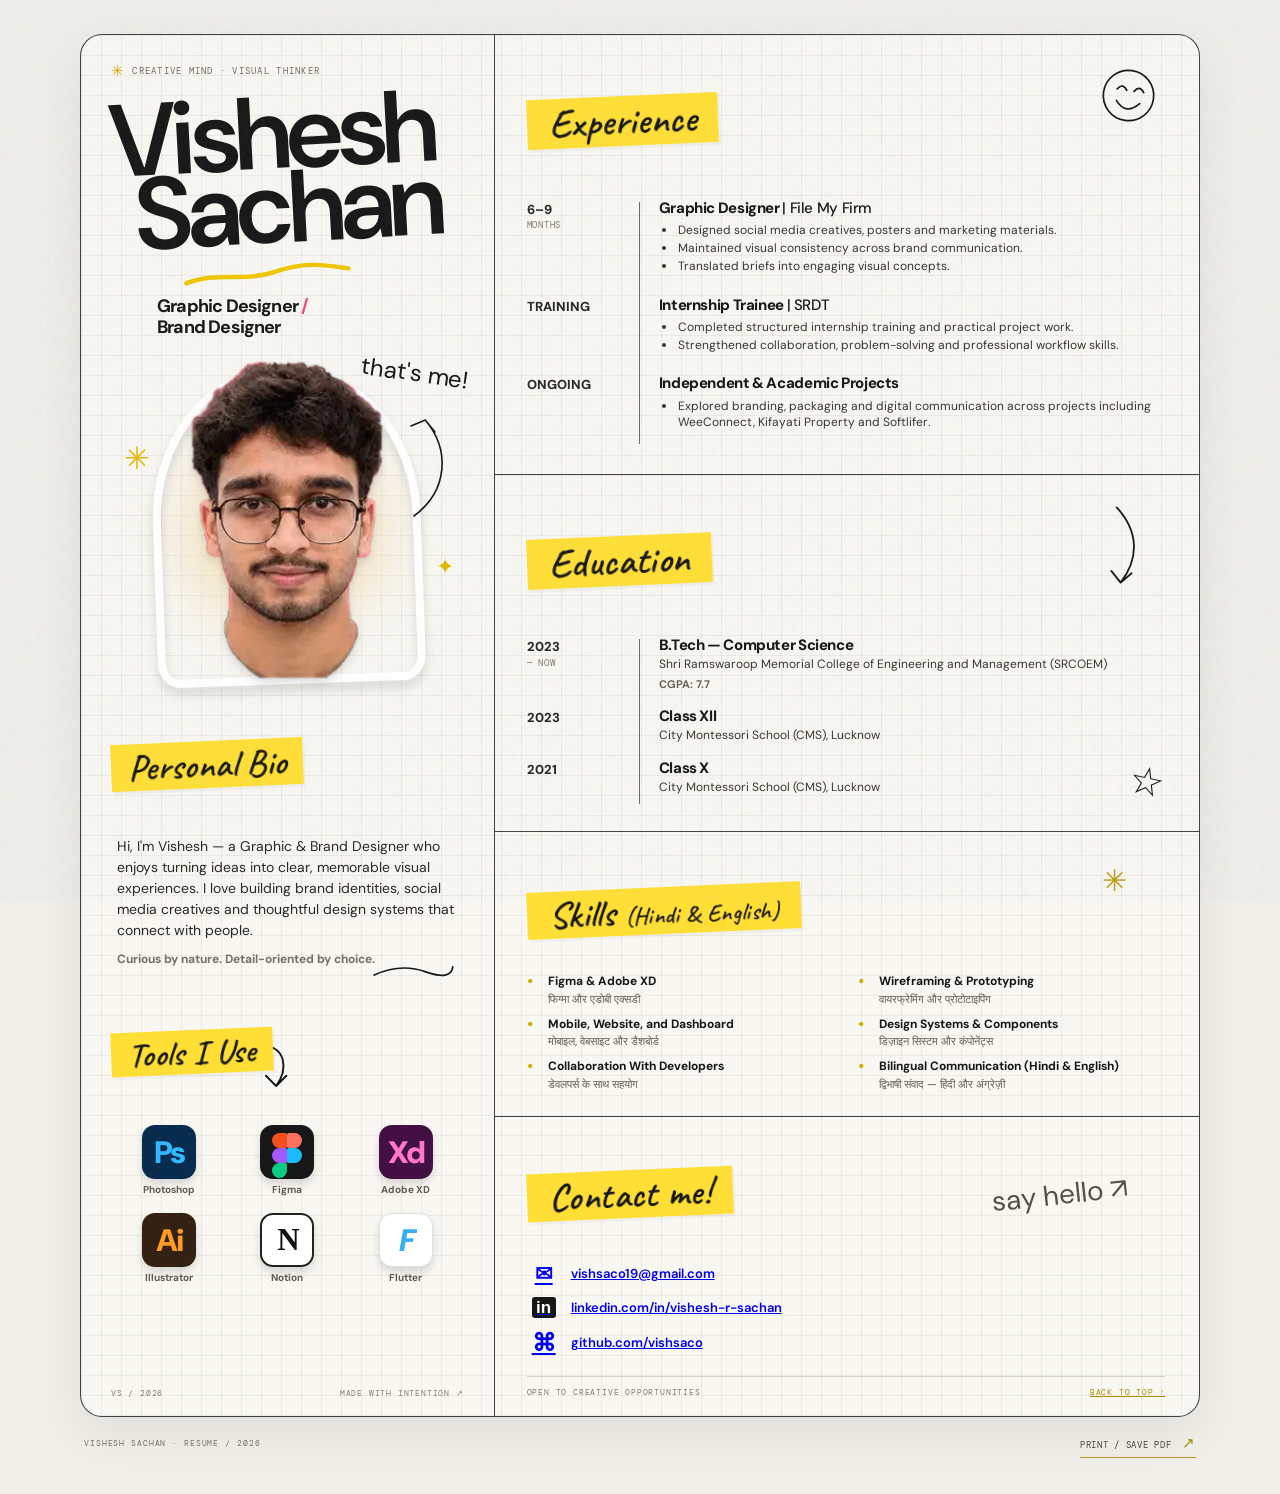
==== commit 075dd6d2: "Rebuild resume as an animated hand-drawn bilingual CV" ====
--- a/index.html
+++ b/index.html
@@ -1,30 +1,169 @@
 <!doctype html>
-<html lang="en"><head>
-<meta charset="utf-8"><meta name="viewport" content="width=device-width, initial-scale=1"><meta name="theme-color" content="#252424">
-<meta name="description" content="Vishesh Sachan — Graphic Designer and Brand Designer."><title>Vishesh Sachan — Portfolio 2026</title>
-<link rel="preconnect" href="https://fonts.googleapis.com"><link rel="preconnect" href="https://fonts.gstatic.com" crossorigin>
-<link href="https://fonts.googleapis.com/css2?family=DM+Mono:wght@400;500&family=DM+Sans:wght@400;500;600;700;800;900&display=swap" rel="stylesheet"><link rel="stylesheet" href="./styles.css"></head>
-<body><div class="noise" aria-hidden="true"></div><main class="poster" id="top">
-<section class="upper"><header class="hero-head"><div class="headline"><div class="kicker">GRAPHIC DESIGNER / BRAND DESIGNER</div><h1>VISHESH<br><span>SACHAN</span></h1><div class="underline"></div></div>
-<div class="folio"><div>PORTFOLIO</div><strong>2026</strong><span class="hand-arrow">↴</span></div><div class="mini-face"><img src="./portrait.webp" alt="Vishesh Sachan portrait"></div><div class="doodles">✹ ✦ ✿</div></header>
-<section class="resume-grid"><div class="model-column"><div class="model-frame"><div class="frame-handles"><i></i><i></i><i></i></div><div class="model-glow"></div><div class="model-orbit"></div><div class="model-floor"></div>
-<div class="model-rotator" id="modelRotator"><canvas id="avatar3d" aria-label="Three-dimensional model of Vishesh in a pink jersey, rotating 360 degrees"></canvas><img class="model-fallback" src="./model.webp" alt="Vishesh in a pink jersey"></div>
-<div class="model-tools"><button id="turnLeft" aria-label="Rotate model left">‹</button><button id="toggleSpin" aria-label="Pause model rotation"><span id="spinIcon">Ⅱ</span> <b id="spinLabel">360° VIEW</b></button><button id="turnRight" aria-label="Rotate model right">›</button></div></div><div class="model-caption"><span>01 / PERSONAL STUDY</span><span>REAL 3D MODEL</span></div></div>
-<div class="bio-column"><section class="hello"><h2>HELLO<span class="accent-mark">〃</span></h2><h3>I'm Vishesh Sachan.</h3>
-<p>A Graphic Designer who enjoys turning ideas into bold, meaningful visuals.</p><p>I like understanding a brand, its people and its purpose — and then translating that into design that feels clear, modern and impactful.</p><p>I'm particularly drawn to branding, typography and visual storytelling, and I'm always exploring new ways to make brands look and feel better.</p></section>
-<section class="education"><h2>EDUCATION</h2><div class="timeline">
-<article><span class="timeline-dot"></span><b>B.Tech — Computer Science & Engineering</b><p>Shri Ramswaroop Memorial College of Engineering and Management (SRCOEM)</p><small>CGPA: 7.7 &nbsp; | &nbsp; 2023 – Present</small></article>
-<article><span class="timeline-dot"></span><b>Class XII</b><p>City Montessori School (CMS), Lucknow</p><small>2023</small></article>
-<article><span class="timeline-dot"></span><b>Class X</b><p>City Montessori School (CMS), Lucknow</p><small>2021</small></article></div></section></div>
-<aside class="right-column"><section class="skills"><h2>SKILLS</h2><div class="tool-icons"><div class="tool ps"><b>Ps</b></div><div class="tool ai"><b>Ai</b></div><div class="tool figma"><b>F</b></div></div>
-<ul class="skill-list"><li>Brand Identity & Visual Systems</li><li>Typography & Layout Design</li><li>Social Media & Marketing Creatives</li><li>Packaging Design</li><li>Visual Storytelling</li><li>Concept Development</li></ul></section>
-<section class="experience"><h2>EXPERIENCE</h2><div class="experience-timeline"><span class="timeline-dot"></span><div class="pill">2024 – Present</div><h3>Graphic Designer</h3><h4>File My Firm</h4><ul><li>Designed social media creatives, posters and marketing materials.</li><li>Worked on branding assets and maintained visual consistency.</li><li>Translated briefs into engaging visual concepts.</li></ul><div class="pill duration">6 – 9 Months</div></div></section></aside></section></section>
-<section class="torn-band"><div class="band-stars left">✦ ✧ ✿</div><div class="band-stars right">✦ ✧ ✿</div><div class="band-name"><span>VISHESH</span><span>SACHAN</span></div><div class="hero-portrait"><img src="./portrait.webp" alt="Portrait of Vishesh Sachan"></div><div class="red-stroke"></div></section>
-<section class="projects"><div class="projects-heading"><h2>FEATURED PROJECTS</h2><span>→</span></div><div class="project-grid">
-<a class="project-card maggi" href="#contact"><div class="project-photo"><div class="maggi-pack"><strong>Maggi</strong><span>2-Minute<br>Noodles</span><i>✦</i></div><div class="photo-glare"></div></div><div class="project-name"><b>Maggi</b><span>Packaging Redesign</span><i>↗</i></div></a>
-<a class="project-card wee" href="#contact"><div class="project-photo"><div class="phone"><div class="phone-screen"><span>WeeConnect</span></div></div><div class="photo-glare"></div></div><div class="project-name"><b>WeeConnect</b><span>Branding & Social Media</span><i>↗</i></div></a>
-<a class="project-card property" href="#contact"><div class="project-photo"><div class="building"><div class="building-sign">kifayati<br>property</div><div class="building-window"></div></div><div class="photo-glare"></div></div><div class="project-name"><b>Kifayati Property</b><span>Marketing Creatives</span><i>↗</i></div></a>
-<a class="project-card soft" href="#contact"><div class="project-photo"><div class="fabric"><div class="tag">Softlifer<small>®</small></div></div><div class="photo-glare"></div></div><div class="project-name"><b>Softlifer</b><span>Brand Identity & Direction</span><i>↗</i></div></a>
-</div></section>
-<footer class="contact" id="contact"><a class="contact-cta" href="mailto:vishsaco19@gmail.com">GET IN TOUCH ↗</a><a href="mailto:vishsaco19@gmail.com" class="contact-item"><span>✉</span> vishsaco19@gmail.com</a><a href="https://www.linkedin.com/in/vishesh-r-sachan-5ab29739b/" target="_blank" rel="noopener" class="contact-item"><span>in</span> /vishesh-r-sachan</a><a href="https://github.com/vishsaco" target="_blank" rel="noopener" class="contact-item"><span>⌘</span> /vishsaco</a><a href="#top" class="back-top">↑</a></footer>
-</main><script type="module" src="./app.js"></script></body></html>+<html lang="en">
+<head>
+  <meta charset="utf-8">
+  <meta name="viewport" content="width=device-width, initial-scale=1">
+  <meta name="theme-color" content="#f7f6f1">
+  <meta name="description" content="Vishesh Sachan — Graphic Designer and Brand Designer. Resume and selected experience.">
+  <title>Vishesh Sachan — Resume</title>
+  <link rel="preconnect" href="https://fonts.googleapis.com">
+  <link rel="preconnect" href="https://fonts.gstatic.com" crossorigin>
+  <link href="https://fonts.googleapis.com/css2?family=Caveat:wght@500;600;700&family=DM+Sans:wght@400;500;600;700;800;900&family=DM+Mono:wght@400;500&display=swap" rel="stylesheet">
+  <link rel="stylesheet" href="./styles.css">
+</head>
+<body>
+  <div class="paper-noise" aria-hidden="true"></div>
+  <div class="page-wrap">
+    <div class="resume-board" id="top">
+      <aside class="left-rail">
+        <header class="identity">
+          <div class="tiny-kicker"><span class="tiny-star">✳</span> CREATIVE MIND · VISUAL THINKER</div>
+          <h1 class="name handwritten">Vishesh<br><span>Sachan</span></h1>
+          <svg class="name-scribble" viewBox="0 0 230 24" aria-hidden="true"><path d="M4 17 C46 3 82 21 123 10 S189 4 224 12"/></svg>
+          <p class="role">Graphic Designer <span>/</span><br>Brand Designer</p>
+        </header>
+
+        <div class="portrait-zone">
+          <div class="portrait-halo"></div>
+          <svg class="portrait-arrow" viewBox="0 0 80 160" aria-hidden="true">
+            <path d="M12 146 C58 112 60 57 27 18 M27 18 L8 26 M27 18 L40 34"/>
+          </svg>
+          <div class="portrait-sticker">
+            <img src="./portrait.webp" alt="Portrait of Vishesh Sachan">
+          </div>
+          <div class="portrait-caption handwritten">that's me!</div>
+          <span class="portrait-spark spark-a">✳</span>
+          <span class="portrait-spark spark-b">✦</span>
+        </div>
+
+        <section class="bio-block">
+          <h2 class="note-label handwritten">Personal Bio</h2>
+          <p>Hi, I'm Vishesh — a Graphic &amp; Brand Designer who enjoys turning ideas into clear, memorable visual experiences. I love building brand identities, social media creatives and thoughtful design systems that connect with people.</p>
+          <p class="bio-last">Curious by nature. Detail-oriented by choice.</p>
+          <svg class="underline-doodle" viewBox="0 0 100 22" aria-hidden="true"><path d="M2 16 Q34 1 65 12 T98 6"/></svg>
+        </section>
+
+        <section class="tools-block">
+          <h2 class="note-label handwritten">Tools I Use</h2>
+          <svg class="down-arrow" viewBox="0 0 60 70" aria-hidden="true"><path d="M15 4 C48 6 49 35 34 56 M34 56 L21 43 M34 56 L47 43"/></svg>
+          <div class="software-grid">
+            <div class="software photoshop" aria-label="Adobe Photoshop"><b>Ps</b><span>Photoshop</span></div>
+            <div class="software figma" aria-label="Figma"><b><i></i><i></i><i></i><i></i><i></i></b><span>Figma</span></div>
+            <div class="software xd" aria-label="Adobe XD"><b>Xd</b><span>Adobe XD</span></div>
+            <div class="software illustrator" aria-label="Adobe Illustrator"><b>Ai</b><span>Illustrator</span></div>
+            <div class="software notion" aria-label="Notion"><b>N</b><span>Notion</span></div>
+            <div class="software flutter" aria-label="Flutter"><b>F</b><span>Flutter</span></div>
+          </div>
+        </section>
+        <div class="rail-footer"><span>VS / 2026</span><span>MADE WITH INTENTION ↗</span></div>
+      </aside>
+
+      <main class="right-rail">
+        <section class="resume-section experience-section" id="experience">
+          <div class="section-head">
+            <h2 class="note-label handwritten">Experience</h2>
+            <svg class="smile-doodle" viewBox="0 0 80 80" aria-hidden="true"><circle cx="40" cy="40" r="31"/><path d="M25 34 q6 -9 12 0 M46 34 q6 -9 12 0 M26 48 q14 17 29 0"/></svg>
+          </div>
+          <div class="timeline">
+            <article class="timeline-item">
+              <div class="timeline-date">6–9<br><small>MONTHS</small></div>
+              <div class="timeline-content">
+                <h3>Graphic Designer <span>| File My Firm</span></h3>
+                <ul>
+                  <li>Designed social media creatives, posters and marketing materials.</li>
+                  <li>Maintained visual consistency across brand communication.</li>
+                  <li>Translated briefs into engaging visual concepts.</li>
+                </ul>
+              </div>
+            </article>
+            <article class="timeline-item">
+              <div class="timeline-date">TRAINING</div>
+              <div class="timeline-content">
+                <h3>Internship Trainee <span>| SRDT</span></h3>
+                <ul>
+                  <li>Completed structured internship training and practical project work.</li>
+                  <li>Strengthened collaboration, problem-solving and professional workflow skills.</li>
+                </ul>
+              </div>
+            </article>
+            <article class="timeline-item">
+              <div class="timeline-date">ONGOING</div>
+              <div class="timeline-content">
+                <h3>Independent &amp; Academic Projects</h3>
+                <ul>
+                  <li>Explored branding, packaging and digital communication across projects including WeeConnect, Kifayati Property and Softlifer.</li>
+                </ul>
+              </div>
+            </article>
+          </div>
+        </section>
+
+        <section class="resume-section education-section" id="education">
+          <div class="section-head">
+            <h2 class="note-label handwritten">Education</h2>
+            <svg class="curve-doodle" viewBox="0 0 60 120" aria-hidden="true"><path d="M15 5 C45 38 42 72 20 101 M20 101 L8 86 M20 101 L34 89"/></svg>
+          </div>
+          <div class="timeline education-timeline">
+            <article class="timeline-item">
+              <div class="timeline-date">2023<br><small>— NOW</small></div>
+              <div class="timeline-content">
+                <h3>B.Tech — Computer Science</h3>
+                <p>Shri Ramswaroop Memorial College of Engineering and Management (SRCOEM)</p>
+                <p class="detail">CGPA: 7.7</p>
+              </div>
+            </article>
+            <article class="timeline-item">
+              <div class="timeline-date">2023</div>
+              <div class="timeline-content">
+                <h3>Class XII</h3>
+                <p>City Montessori School (CMS), Lucknow</p>
+              </div>
+            </article>
+            <article class="timeline-item">
+              <div class="timeline-date">2021</div>
+              <div class="timeline-content">
+                <h3>Class X</h3>
+                <p>City Montessori School (CMS), Lucknow</p>
+              </div>
+            </article>
+          </div>
+          <span class="education-star">☆</span>
+        </section>
+
+        <section class="resume-section skills-section" id="skills">
+          <div class="section-head">
+            <h2 class="note-label handwritten">Skills <span>(Hindi &amp; English)</span></h2>
+            <span class="section-spark">✳</span>
+          </div>
+          <ul class="bilingual-skills">
+            <li><span class="skill-bullet">•</span><span><b>Figma &amp; Adobe XD</b><small>फिग्मा और एडोबी एक्सडी</small></span></li>
+            <li><span class="skill-bullet">•</span><span><b>Wireframing &amp; Prototyping</b><small>वायरफ्रेमिंग और प्रोटोटाइपिंग</small></span></li>
+            <li><span class="skill-bullet">•</span><span><b>Mobile, Website, and Dashboard</b><small>मोबाइल, वेबसाइट और डैशबोर्ड</small></span></li>
+            <li><span class="skill-bullet">•</span><span><b>Design Systems &amp; Components</b><small>डिज़ाइन सिस्टम और कंपोनेंट्स</small></span></li>
+            <li><span class="skill-bullet">•</span><span><b>Collaboration With Developers</b><small>डेवलपर्स के साथ सहयोग</small></span></li>
+            <li><span class="skill-bullet">•</span><span><b>Bilingual Communication (Hindi &amp; English)</b><small>द्विभाषी संवाद — हिंदी और अंग्रेज़ी</small></span></li>
+          </ul>
+        </section>
+
+        <section class="resume-section contact-section" id="contact">
+          <div class="section-head">
+            <h2 class="note-label handwritten">Contact me!</h2>
+            <span class="contact-doodle handwritten">say hello ↗</span>
+          </div>
+          <div class="contact-links">
+            <a href="mailto:vishsaco19@gmail.com"><span class="contact-icon">✉</span><span>vishsaco19@gmail.com</span></a>
+            <a href="https://www.linkedin.com/in/vishesh-r-sachan-5ab29739b/" target="_blank" rel="noopener"><span class="contact-icon linkedin-icon">in</span><span>linkedin.com/in/vishesh-r-sachan</span></a>
+            <a href="https://github.com/vishsaco" target="_blank" rel="noopener"><span class="contact-icon github-icon">⌘</span><span>github.com/vishsaco</span></a>
+          </div>
+          <div class="contact-bottom"><span>OPEN TO CREATIVE OPPORTUNITIES</span><a href="#top">BACK TO TOP ↑</a></div>
+        </section>
+      </main>
+    </div>
+    <div class="page-controls">
+      <span>VISHESH SACHAN · RESUME / 2026</span>
+      <button id="printResume" type="button">PRINT / SAVE PDF <span>↗</span></button>
+    </div>
+  </div>
+  <script src="./app.js"></script>
+</body>
+</html>
--- a/styles.css
+++ b/styles.css
@@ -1,100 +1,169 @@
-:root{--pink:#f20b50;--pink2:#ff4e83;--ink:#0a0a0b;--paper:#eeeae4;--mono:'DM Mono',monospace;--sans:'DM Sans',Arial,sans-serif}
-*{box-sizing:border-box}html{scroll-behavior:smooth}body{margin:0;background:#201f20;color:var(--ink);font-family:var(--sans);overflow-x:hidden}
-.noise{position:fixed;inset:0;z-index:10;pointer-events:none;opacity:.14;background-image:url("data:image/svg+xml,%3Csvg viewBox='0 0 180 180' xmlns='http://www.w3.org/2000/svg'%3E%3Cfilter id='n'%3E%3CfeTurbulence type='fractalNoise' baseFrequency='.82' numOctaves='3' stitchTiles='stitch'/%3E%3C/filter%3E%3Crect width='100%25' height='100%25' filter='url(%23n)' opacity='.55'/%3E%3C/svg%3E")}
-a{color:inherit;text-decoration:none}.poster{max-width:1200px;margin:auto;background:#d8d5d1;box-shadow:0 0 80px #0008}
-.upper{position:relative;padding:32px 5.2% 56px;min-height:840px;background:
-radial-gradient(ellipse at 18% 20%,#ff1a62aa 0,transparent 24%),
-radial-gradient(ellipse at 58% 38%,#ff4c79a0 0,transparent 25%),
-radial-gradient(ellipse at 92% 54%,#201d20a8 0,transparent 36%),
-linear-gradient(125deg,#5a5755 0%,#d8d1d0 37%,#aaa5a3 70%,#575251 100%)}
-.upper:before{content:"";position:absolute;inset:0;opacity:.22;pointer-events:none;background-image:linear-gradient(rgba(20,20,20,.17) 1px,transparent 1px),linear-gradient(90deg,rgba(20,20,20,.17) 1px,transparent 1px);background-size:32px 32px;mask-image:linear-gradient(#000,transparent 100%)}
-.hero-head{position:relative;min-height:204px;display:flex;align-items:flex-start;justify-content:space-between;z-index:1}
-.kicker{font-size:13px;font-weight:900;letter-spacing:-.02em;margin:0 0 7px}
-.headline h1{font-size:clamp(66px,10.4vw,132px);font-weight:1000;line-height:.72;letter-spacing:-.09em;margin:0;white-space:nowrap;text-shadow:0 2px 0 #0001}
-.headline h1 span{color:var(--pink);text-shadow:0 0 26px #ff075eaa,0 0 48px #ff075e55}
-.underline{width:215px;height:10px;border-top:2px solid #111;margin:13px 0 0 18px;transform:rotate(-2deg);border-radius:50%}
-.folio{padding-top:38px;text-align:right;position:relative;font-size:clamp(22px,3.2vw,36px);font-weight:1000;letter-spacing:-.06em}
-.folio strong{display:inline-block;color:var(--pink);font-size:36px;font-style:italic;border:2px solid var(--pink);border-radius:50%;padding:4px 22px;transform:rotate(-8deg);margin-top:10px}
-.hand-arrow{position:absolute;color:#111;right:5px;top:117px;font-size:37px;transform:rotate(20deg);font-family:serif}
-.mini-face{position:absolute;left:52%;top:0;width:112px;height:112px;border-radius:50%;overflow:hidden;border:2px solid #17171788;box-shadow:0 5px 16px #0004}
-.mini-face img{width:100%;height:100%;object-fit:cover;object-position:50% 22%;filter:grayscale(1) contrast(1.2)}
-.doodles{position:absolute;left:48%;bottom:5px;font-size:28px;letter-spacing:5px;color:#101010}
-.resume-grid{position:relative;display:grid;grid-template-columns:26% 40% 29%;gap:2.5%;z-index:1;margin-top:20px}
-.model-column{padding-top:10px}
-.model-frame{height:540px;position:relative;border:1.5px solid var(--pink);background:
-linear-gradient(90deg,rgba(255,255,255,.78),rgba(255,255,255,.32)),
-linear-gradient(rgba(40,40,40,.11) 1px,transparent 1px),linear-gradient(90deg,rgba(40,40,40,.11) 1px,transparent 1px),#e9e5e3;
-background-size:auto,24px 24px,24px 24px,auto;display:flex;align-items:center;justify-content:center;overflow:hidden;box-shadow:0 0 20px #fff5,inset 0 0 45px #ffcedb55}
-.frame-handles i{position:absolute;width:10px;height:10px;border:1.5px solid var(--pink);background:#eee;z-index:5;border-radius:50%}
-.frame-handles i:nth-child(1){top:-5px;left:-5px}.frame-handles i:nth-child(2){top:-5px;right:-5px}.frame-handles i:nth-child(3){bottom:-5px;left:calc(50% - 5px)}
-.model-glow{position:absolute;width:70%;height:65%;border-radius:50%;background:#ff7bb455;filter:blur(30px)}
-.model-orbit{position:absolute;width:82%;height:35px;border:2px solid #ff91cb;border-left-color:transparent;border-right-color:transparent;border-radius:50%;top:51%;transform:rotate(-5deg);box-shadow:0 0 12px #ff6da7}
-.model-floor{position:absolute;bottom:68px;width:72%;height:24px;background:#211b24;opacity:.2;filter:blur(12px);border-radius:50%}
-.model-rotator{width:78%;height:88%;display:flex;align-items:flex-end;justify-content:center;perspective:900px;position:relative;z-index:2}
-.model-rotator img{height:100%;width:100%;object-fit:contain;object-position:center bottom;filter:drop-shadow(0 8px 5px #1113);transform-style:preserve-3d;backface-visibility:visible;animation:revolve 8s ease-in-out infinite}
-.model-rotator.paused img{animation-play-state:paused}
-@keyframes revolve{0%,100%{transform:perspective(900px) rotateY(0deg) scaleX(1)}25%{transform:perspective(900px) rotateY(90deg) scaleX(.72)}50%{transform:perspective(900px) rotateY(180deg) scaleX(1)}75%{transform:perspective(900px) rotateY(270deg) scaleX(.72)}}
-.model-tools{position:absolute;bottom:7px;left:7%;right:7%;display:flex;align-items:center;justify-content:space-between;z-index:6}
-.model-tools button{width:27px;height:27px;border:1px solid #777;border-radius:50%;background:#f4f2f1;color:#111;font-size:21px;line-height:20px;cursor:pointer;box-shadow:0 2px 4px #0002}
-.model-tools button:nth-child(2){width:auto;border:0;background:transparent;border-radius:0;font-size:11px;font-weight:800;display:flex;gap:9px;align-items:center}
-.model-tools button:nth-child(2) b{font-size:11px}.model-caption{display:flex;justify-content:space-between;margin:10px 0 0;font:8px var(--mono);letter-spacing:.08em;color:#353132}
-.bio-column{padding-top:12px;color:#101010}
-.hello h2,.education h2,.skills h2,.experience h2{font-size:clamp(34px,5vw,59px);font-weight:1000;letter-spacing:-.08em;line-height:.88;margin:0 0 9px}
-.hello h2{position:relative}.accent-mark{color:var(--pink);font-size:30px;letter-spacing:-.1em;position:absolute;margin-left:12px;top:0}
-.hello h3{font-size:16px;letter-spacing:-.04em;margin:0 0 7px;font-weight:900}
-.hello p{font-size:clamp(11px,1.25vw,14px);line-height:1.22;margin:0 0 7px;max-width:460px}
-.education{margin-top:28px}.education h2{font-size:clamp(27px,3.8vw,42px);margin-bottom:15px}
-.timeline{border-left:1.5px solid var(--pink);margin-left:8px;padding-left:20px}
-.timeline article{position:relative;margin-bottom:14px;font-size:12px}.timeline-dot{position:absolute;left:-27px;top:4px;width:11px;height:11px;background:var(--pink);border-radius:50%;box-shadow:0 0 8px #ff0b62aa}
-.timeline article b{font-size:13px;font-weight:900;letter-spacing:-.02em}.timeline p{font-size:11px;line-height:1.18;margin:3px 0}.timeline small{font-size:10px;color:#4b4647}
-.right-column{padding-top:0;color:#101010}
-.skills h2,.experience h2{font-size:clamp(32px,4.4vw,49px);margin-bottom:15px}
-.tool-icons{display:grid;grid-template-columns:repeat(3,1fr);gap:12px;margin-bottom:14px}
-.tool{height:48px;width:54px;border-radius:10px;display:grid;place-items:center;background:#082c55;box-shadow:0 4px 9px #0002}
-.tool b{font-size:30px;letter-spacing:-.08em;color:#46b9f9}.tool.ai{background:#322016}.tool.ai b{color:#ff9c28}.tool.figma{background:#21165f}.tool.figma b{color:#ff5a94}
-.skill-list{list-style:none;margin:0;padding:0;font-size:11px;line-height:1.55}
-.skill-list li{position:relative;padding-left:21px}.skill-list li:before{content:"➤";position:absolute;left:0;color:var(--pink);font-size:11px}
-.experience{margin-top:23px}.experience h2{font-size:clamp(29px,4.1vw,45px);margin-bottom:12px}
-.experience-timeline{position:relative;border-left:1.5px solid var(--pink);margin-left:8px;padding-left:20px;font-size:11px}
-.experience-timeline .timeline-dot{top:4px;left:-27px}
-.pill{display:inline-block;background:var(--pink);color:white;font-size:10px;font-weight:800;border-radius:20px;padding:4px 12px;margin-bottom:8px}
-.experience h3{font-size:16px;margin:0 0 1px;font-weight:900}.experience h4{margin:0 0 9px;font-size:12px;font-weight:600}
-.experience ul{margin:0;padding-left:15px;font-size:10px;line-height:1.2}.experience li{margin-bottom:3px}
-.pill.duration{margin-top:14px}
-.torn-band{height:316px;position:relative;background:#111113;color:#f5f2ee;overflow:visible;z-index:2;clip-path:polygon(0 3%,5% 0,11% 2%,16% 0,23% 2%,29% 0,35% 3%,42% 0,48% 2%,55% 0,62% 3%,69% 0,76% 2%,83% 0,91% 2%,96% 0,100% 3%,100% 97%,95% 100%,88% 97%,82% 100%,75% 97%,68% 100%,60% 98%,54% 100%,47% 97%,40% 100%,33% 97%,25% 100%,17% 97%,10% 100%,4% 97%,0 100%)}
-.band-name{position:absolute;left:2%;right:2%;top:42%;transform:translateY(-50%);display:flex;justify-content:space-between;align-items:center;font-size:clamp(45px,8vw,100px);font-weight:1000;line-height:.8;letter-spacing:-.09em;white-space:nowrap;color:#fff}
-.band-stars{position:absolute;top:16%;font-size:28px;letter-spacing:7px;color:#eee}.band-stars.left{left:6%}.band-stars.right{right:7%}
-.hero-portrait{position:absolute;z-index:3;bottom:-15px;left:50%;transform:translateX(-50%);width:34%;height:390px;display:flex;justify-content:center;align-items:flex-end}
-.hero-portrait img{max-width:100%;max-height:100%;object-fit:contain;object-position:center bottom;filter:drop-shadow(0 0 0 #ff0b50) drop-shadow(0 0 5px #ff0b50) drop-shadow(0 0 9px #ff0b50)}
-.red-stroke{position:absolute;bottom:0;left:calc(50% - 150px);width:300px;height:17px;background:#fa0e55;filter:blur(8px);opacity:.8}
-.projects{position:relative;padding:24px 3.5% 20px;background:linear-gradient(180deg,#e6e2dc 0%,#dad7d2 100%);background-image:linear-gradient(rgba(20,20,20,.07) 1px,transparent 1px),linear-gradient(90deg,rgba(20,20,20,.07) 1px,transparent 1px),linear-gradient(180deg,#e6e2dc,#d4d1cc);background-size:26px 26px,26px 26px,auto}
-.projects-heading{display:flex;align-items:center;gap:12px;margin:0 0 12px 1%}.projects-heading h2{font-size:clamp(22px,3vw,32px);font-weight:1000;letter-spacing:-.055em;margin:0}.projects-heading span{font-size:38px;color:var(--pink);line-height:.7}
-.project-grid{display:grid;grid-template-columns:repeat(4,1fr);gap:15px}
-.project-card{display:block;background:#f7f6f3;padding:7px 7px 6px;border-radius:4px;box-shadow:0 5px 14px #0003;transform:rotate(-2deg);transition:transform .25s ease,box-shadow .25s ease}
-.project-card:nth-child(2){transform:rotate(1.5deg)}.project-card:nth-child(3){transform:rotate(-1deg)}.project-card:nth-child(4){transform:rotate(2deg)}
-.project-card:hover{transform:translateY(-8px) rotate(0);box-shadow:0 13px 20px #0004}
-.project-photo{height:160px;position:relative;overflow:hidden;border:1px solid #ddd}
-.photo-glare{position:absolute;inset:0;background:linear-gradient(135deg,#ffffff30,transparent 52%,#0002)}
-.project-name{padding:7px 4px 2px;position:relative;font-size:11px;line-height:1.15}.project-name b{display:block;font-size:13px}.project-name span{display:block}.project-name i{position:absolute;right:3px;bottom:6px;width:21px;height:21px;background:var(--pink);color:white;border-radius:50%;font-style:normal;text-align:center;line-height:21px;font-size:13px}
-.maggi .project-photo{background:linear-gradient(135deg,#ffdf19,#ffba00 55%,#e69a00)}
-.maggi-pack{position:absolute;left:17%;top:9%;width:70%;height:86%;background:linear-gradient(155deg,#ffd21a 0 30%,#f40e21 31% 64%,#ffd21a 65%);border:4px solid #ffed9a;transform:rotate(-9deg);border-radius:10px 10px 4px 4px;box-shadow:8px 7px 0 #b86a00;color:#f9e44b;text-align:center;padding-top:22px;text-shadow:0 1px #7a1109}
-.maggi-pack strong{display:block;background:#d9182d;color:#ffe54b;border-radius:25px;font-size:24px;padding:1px 5px}.maggi-pack span{display:block;color:#174482;font-weight:1000;font-size:18px;line-height:1;margin-top:14px;text-shadow:none}.maggi-pack i{font-style:normal;display:block;font-size:28px;margin-top:7px;color:#fff}
-.wee .project-photo{background:radial-gradient(circle at 50% 25%,#f31c51,#8a001d 60%,#23010d)}.phone{position:absolute;left:25%;top:12%;width:54%;height:110%;border:8px solid #171717;border-bottom:0;border-radius:30px 30px 0 0;transform:rotate(10deg);background:#111;box-shadow:0 0 20px #111}.phone-screen{height:100%;background:linear-gradient(145deg,#fd225c,#69001c);border-radius:19px 19px 0 0;display:grid;place-items:center;color:white;font-style:italic;font-size:16px}
-.property .project-photo{background:linear-gradient(#7a8e9c 0 37%,#c5c2b7 38% 100%)}.building{position:absolute;left:-5%;right:-4%;bottom:-12%;height:83%;background:linear-gradient(90deg,#dad8ce,#f3f0e5 46%,#c4c1b6);transform:skewY(-4deg);box-shadow:inset -18px 0 22px #7774}.building-sign{position:absolute;top:28%;left:31%;font-size:18px;line-height:.85;font-weight:1000;letter-spacing:-.08em;transform:rotate(4deg);color:#24272a}.building-window{position:absolute;bottom:0;left:36%;width:26%;height:42%;background:linear-gradient(90deg,#1b303a,#48606a);border:7px solid #aaa79e}
-.soft .project-photo{background:radial-gradient(ellipse at center,#f6d4da,#e3b3bc 75%)}.fabric{position:absolute;inset:0;background:repeating-linear-gradient(35deg,#e3b9bf 0 4px,#e9c8cc 5px 10px,#f2d7da 11px 13px)}.tag{position:absolute;top:38%;left:20%;width:64%;padding:17px 0;background:#eee0d7;border:1px solid #cdbbb3;box-shadow:0 3px 7px #775;transform:rotate(-12deg);text-align:center;font:italic 23px Georgia;color:#4b3b3a}.tag small{font-size:9px;vertical-align:top}
-.contact{height:70px;background:#cbc7c3;display:flex;align-items:center;justify-content:space-between;padding:0 3.2%;gap:15px;font-size:11px}
-.contact-cta{background:var(--pink);color:white;border-radius:25px;padding:12px 20px;font-size:13px;font-weight:900;white-space:nowrap;box-shadow:0 5px 18px #f20b5044}
-.contact-item{display:flex;align-items:center;gap:9px;white-space:nowrap}.contact-item span{font-weight:900;font-size:15px}.back-top{color:var(--pink);font-size:22px;font-weight:900}
-@media(max-width:760px){.upper{padding:24px 4% 40px;min-height:auto}.hero-head{min-height:150px}.headline h1{font-size:clamp(54px,11vw,86px)}.kicker{font-size:9px}.folio{padding-top:28px;font-size:20px}.folio strong{font-size:24px;padding:3px 14px}.hand-arrow{top:90px;font-size:28px}.mini-face{width:72px;height:72px;left:52%;top:8px}.doodles{font-size:20px;left:48%;bottom:0}.resume-grid{grid-template-columns:32% 1fr;gap:4%;margin-top:12px}.model-frame{height:410px}.model-rotator{height:82%;width:90%}.bio-column{padding-top:0}.right-column{grid-column:2;display:grid;grid-template-columns:1fr 1fr;gap:18px;margin-top:20px}.experience{margin-top:0}.hello h2{font-size:42px}.hello h3{font-size:13px}.hello p{font-size:10px}.education{margin-top:20px}.education h2{font-size:26px}.skills h2,.experience h2{font-size:29px}.tool{width:43px;height:42px}.tool b{font-size:24px}.skill-list{font-size:9px}.experience ul{font-size:9px}.torn-band{height:250px}.band-name{font-size:8.4vw;top:40%}.hero-portrait{height:300px;width:42%}.projects{padding:18px 3%}.project-grid{grid-template-columns:repeat(2,1fr);gap:14px}.project-photo{height:150px}.contact{height:auto;min-height:68px;flex-wrap:wrap;padding:12px 4%;justify-content:center}.contact-item{font-size:9px}.contact-cta{font-size:11px}}
-@media(max-width:480px){.resume-grid{grid-template-columns:1fr 1.35fr;gap:3%}.model-frame{height:350px}.model-caption{font-size:6px}.right-column{grid-template-columns:1fr 1fr}.model-rotator{width:95%}.model-tools button:nth-child(2) b{font-size:9px}.hello h2{font-size:34px}.hello p{font-size:9px}.education h2{font-size:22px}.timeline article b{font-size:10px}.timeline p,.timeline small{font-size:8px}.skills h2,.experience h2{font-size:24px}.tool-icons{gap:5px}.tool{width:37px;height:36px}.tool b{font-size:20px}.skill-list{font-size:8px}.experience ul{font-size:8px}.band-name{font-size:8vw}.hero-portrait{width:48%;height:255px}.torn-band{height:215px}.project-photo{height:120px}.maggi-pack{padding-top:13px}.maggi-pack strong{font-size:18px}.maggi-pack span{font-size:14px}.phone-screen{font-size:12px}.building-sign{font-size:12px}.tag{font-size:17px;padding:12px 0}.project-name{font-size:9px}.project-name b{font-size:11px}.contact-item:nth-of-type(3){display:none}}
-@media(prefers-reduced-motion:reduce){.model-rotator img{animation:none!important;transform:rotateY(-20deg)}.project-card{transition:none}}
-@media print{.noise{display:none}.model-rotator img{animation:none}.poster{box-shadow:none}.project-card{break-inside:avoid}}
-
-/* Reference-matched photo panels */
-.project-photo{background-image:url("./project-strip.webp")!important;background-size:400% 100%!important;background-repeat:no-repeat!important}
-.maggi .project-photo{background-position:0% center!important}
-.wee .project-photo{background-position:33.3333% center!important}
-.property .project-photo{background-position:66.6667% center!important}
-.soft .project-photo{background-position:100% center!important}
-.project-photo>*{display:none!important}
-.model-rotator img{transform-origin:center center}
+:root{
+  --paper:#f8f7f2;--ink:#171717;--muted:#68655e;--yellow:#ffdf36;--pink:#ed4c76;
+  --line:rgba(20,20,20,.8);--grid:rgba(45,45,45,.085);--hand:'Caveat',cursive;--sans:'DM Sans',Arial,sans-serif;--mono:'DM Mono',monospace;
+}
+*{box-sizing:border-box}
+html{scroll-behavior:smooth}
+body{margin:0;background:#efeee9;color:var(--ink);font-family:var(--sans);overflow-x:hidden}
+.paper-noise{position:fixed;inset:0;z-index:20;pointer-events:none;opacity:.11;background-image:url("data:image/svg+xml,%3Csvg viewBox='0 0 180 180' xmlns='http://www.w3.org/2000/svg'%3E%3Cfilter id='n'%3E%3CfeTurbulence type='fractalNoise' baseFrequency='.8' numOctaves='3' stitchTiles='stitch'/%3E%3C/filter%3E%3Crect width='100%25' height='100%25' filter='url(%23n)' opacity='.4'/%3E%3C/svg%3E")}
+.page-wrap{width:min(1120px,calc(100% - 34px));margin:34px auto 24px}
+.resume-board{position:relative;display:grid;grid-template-columns:37% 63%;background-color:var(--paper);border:1.7px solid var(--line);border-radius:22px;overflow:hidden;box-shadow:0 16px 45px #00000010}
+.resume-board:before{content:"";position:absolute;inset:0;pointer-events:none;background-image:linear-gradient(to right,var(--grid) 1px,transparent 1px),linear-gradient(to bottom,var(--grid) 1px,transparent 1px);background-size:20px 20px;opacity:.75;z-index:0}
+.left-rail,.right-rail{position:relative;z-index:1;min-width:0}
+.left-rail{border-right:1.5px solid var(--line);padding:26px 30px 18px;display:flex;flex-direction:column}
+.right-rail{display:flex;flex-direction:column}
+.identity{position:relative;min-height:220px}
+.tiny-kicker{display:flex;align-items:center;gap:7px;font:9px var(--mono);letter-spacing:.14em;color:#6e6a62;text-transform:uppercase}
+.tiny-star{font-size:15px;color:#d9a900}
+.name{font-size:clamp(68px,8vw,105px);font-weight:600;line-height:.72;letter-spacing:-.045em;margin:25px 0 0;transform:rotate(-3deg);transform-origin:left center}
+.name span{margin-left:22px}
+.name-scribble{display:block;width:170px;height:20px;fill:none;stroke:#efc600;stroke-width:6;stroke-linecap:round;margin:11px 0 0 72px;transform:rotate(-4deg)}
+.role{font-size:18px;line-height:1.16;font-weight:700;margin:12px 0 0 46px;letter-spacing:-.045em}
+.role span{color:var(--pink)}
+.portrait-zone{height:340px;position:relative;margin:5px -5px 0;display:flex;justify-content:center;align-items:flex-end}
+.portrait-halo{position:absolute;width:74%;height:76%;left:12%;bottom:7%;background:radial-gradient(ellipse,#ffe7a3 0%,#f3dfba88 48%,transparent 70%);filter:blur(15px);transform:rotate(-8deg)}
+.portrait-sticker{position:relative;height:96%;width:88%;display:flex;justify-content:center;align-items:flex-end;z-index:2}
+.portrait-sticker:before{content:"";position:absolute;inset:3% 8% 0;border:8px solid #fff;border-radius:48% 48% 8% 8%;transform:rotate(-2deg);filter:drop-shadow(0 7px 5px #0002);z-index:-1}
+.portrait-sticker img{height:100%;width:100%;object-fit:contain;object-position:center bottom;filter:drop-shadow(0 5px 4px #0002);animation:portraitFloat 5s ease-in-out infinite;transform-origin:center bottom}
+.portrait-arrow{position:absolute;right:1%;top:18%;width:60px;height:125px;fill:none;stroke:#181818;stroke-width:2.2;stroke-linecap:round;stroke-linejoin:round;z-index:3;animation:arrowBob 3.4s ease-in-out infinite}
+.portrait-caption{position:absolute;right:0;top:4%;font-size:24px;transform:rotate(8deg)}
+.portrait-spark{position:absolute;color:#e4b800;font-size:31px;z-index:3}
+.spark-a{left:5%;top:28%;animation:sparkTurn 8s linear infinite}
+.spark-b{right:4%;bottom:30%;font-size:22px;animation:sparkTurn 6s linear infinite reverse}
+.bio-block{position:relative;margin-top:22px;padding-top:5px}
+.note-label{display:inline-block;position:relative;z-index:1;background:var(--yellow);padding:5px 17px 4px;font:600 37px/1.03 var(--hand);letter-spacing:.01em;transform:rotate(-2.5deg);box-shadow:2px 3px 0 #00000008}
+.bio-block p{font-size:14px;line-height:1.5;margin:17px 6px 0;color:#282722}
+.bio-block .bio-last{font-size:12px;font-weight:700;margin-top:9px;color:#777066}
+.underline-doodle{width:85px;height:18px;position:absolute;right:8px;bottom:-12px;fill:none;stroke:#171717;stroke-width:2.1;stroke-linecap:round}
+.tools-block{position:relative;margin-top:32px;padding-top:2px}
+.tools-block .note-label{font-size:34px}
+.down-arrow{position:absolute;top:42px;left:138px;width:48px;height:55px;fill:none;stroke:#171717;stroke-width:2.4;stroke-linecap:round;stroke-linejoin:round;animation:arrowBob 3s ease-in-out infinite}
+.software-grid{display:grid;grid-template-columns:repeat(3,1fr);gap:17px 11px;margin:23px 4px 0}
+.software{display:flex;flex-direction:column;align-items:center;gap:4px;min-width:0}
+.software>b{width:54px;height:54px;border-radius:13px;display:flex;align-items:center;justify-content:center;font-size:31px;font-weight:900;letter-spacing:-.08em;box-shadow:0 5px 9px #0002;transition:transform .28s cubic-bezier(.2,.8,.2,1),box-shadow .28s}
+.software:hover>b{transform:translateY(-7px) rotate(-5deg) scale(1.06);box-shadow:0 11px 14px #0002}
+.software>span{font-size:10px;font-weight:700;color:#5e5b54}
+.photoshop>b{background:#082c4d;color:#31b8ff}
+.figma>b{background:#171717}
+.figma b{display:block;position:relative}
+.figma i{position:absolute;width:15px;height:15px;border-radius:8px 2px 2px 8px;left:12px}
+.figma i:nth-child(1){top:8px;background:#f24e1e;border-radius:8px 2px 2px 8px}
+.figma i:nth-child(2){top:8px;left:27px;background:#ff7262;border-radius:2px 8px 8px 2px}
+.figma i:nth-child(3){top:23px;background:#a259ff;border-radius:8px 2px 2px 8px}
+.figma i:nth-child(4){top:23px;left:27px;background:#1abcfe;border-radius:2px 8px 8px 2px}
+.figma i:nth-child(5){top:38px;background:#0acf83;border-radius:8px 2px 8px 8px}
+.xd>b{background:#431044;color:#ff78cc}
+.illustrator>b{background:#332113;color:#ff9a28}
+.notion>b{background:#fff;color:#111;border:2px solid #222;font-family:Georgia,serif;text-shadow:1px 1px #fff}
+.flutter>b{background:#fff;color:#35aef4;border:1px solid #e0e0e0;font-style:italic}
+.rail-footer{display:flex;justify-content:space-between;gap:10px;margin-top:auto;padding-top:22px;font:8px var(--mono);letter-spacing:.1em;color:#878176}
+.resume-section{position:relative;padding:28px 34px 25px 32px;border-bottom:1.5px solid var(--line)}
+.resume-section:last-child{border-bottom:0}
+.section-head{display:flex;align-items:flex-start;justify-content:space-between;gap:16px;margin-bottom:17px}
+.section-head .note-label{font-size:40px;padding:5px 22px 4px}
+.smile-doodle{width:65px;height:65px;flex:0 0 auto;fill:none;stroke:#171717;stroke-width:2.1;stroke-linecap:round;stroke-linejoin:round;margin:0 4px 0 0;transform:rotate(8deg)}
+.timeline{position:relative}
+.timeline:before{content:"";position:absolute;left:112px;top:5px;bottom:5px;width:1.5px;background:linear-gradient(#242424aa,#242424aa);transform:scaleY(0);transform-origin:top;transition:transform 1.1s cubic-bezier(.2,.7,.2,1)}
+.timeline.is-visible:before{transform:scaleY(1)}
+.timeline-item{display:grid;grid-template-columns:112px minmax(0,1fr);gap:20px;position:relative;padding:2px 0 17px;opacity:0;transform:translateY(12px);transition:opacity .55s ease,transform .55s ease}
+.timeline-item.is-visible{opacity:1;transform:translateY(0)}
+.timeline-date{font-size:13px;font-weight:800;line-height:1.14;text-align:left;padding:4px 0 0 0;color:#282722}
+.timeline-date small{font:9px var(--mono);letter-spacing:.08em;color:#817c70}
+.timeline-content h3{font-size:15px;line-height:1.23;margin:0 0 5px;font-weight:800;letter-spacing:-.025em}
+.timeline-content h3 span{font-weight:500}
+.timeline-content ul{padding-left:18px;margin:0;font-size:12px;line-height:1.35;color:#35332e}
+.timeline-content li{padding-left:1px;margin:0 0 2px}
+.timeline-content p{font-size:12px;line-height:1.38;margin:0;color:#37352f}
+.timeline-content .detail{font-size:11px;font-weight:700;margin-top:4px;color:#666056}
+.education-section{padding-bottom:22px}
+.education-section .section-head{margin-bottom:14px}
+.education-timeline:before{left:112px}
+.education-timeline .timeline-item{padding-bottom:13px}
+.education-timeline .timeline-content h3{margin-bottom:2px}
+.curve-doodle{width:47px;height:95px;fill:none;stroke:#171717;stroke-width:2.3;stroke-linecap:round;stroke-linejoin:round;margin:0 2% -19px 0;animation:arrowBob 4s ease-in-out infinite}
+.education-star{position:absolute;right:5%;bottom:24px;font-size:39px;transform:rotate(12deg)}
+.skills-section{padding-top:24px;padding-bottom:24px}
+.skills-section .section-head{margin-bottom:10px}
+.skills-section .note-label{font-size:37px}
+.skills-section .note-label span{font-size:24px;white-space:nowrap}
+.section-spark{font-size:30px;margin:5px 6% 0 0;color:#b99b17;animation:sparkTurn 12s linear infinite}
+.bilingual-skills{display:grid;grid-template-columns:1fr 1fr;column-gap:25px;row-gap:10px;padding:0;margin:0;list-style:none}
+.bilingual-skills li{display:grid;grid-template-columns:17px minmax(0,1fr);gap:4px;font-size:12px;line-height:1.3;opacity:0;transform:translateX(-10px);transition:opacity .5s ease,transform .5s ease}
+.bilingual-skills li.is-visible{opacity:1;transform:translateX(0)}
+.skill-bullet{font-size:18px;line-height:14px;color:#d3ac08}
+.bilingual-skills b{font-weight:700}
+.bilingual-skills small{display:block;color:#625e54;font-size:11px;line-height:1.35;margin-top:2px;font-weight:500}
+.contact-section{padding-top:22px;padding-bottom:19px}
+.contact-section .section-head{margin-bottom:10px;align-items:center}
+.contact-section .note-label{font-size:38px}
+.contact-doodle{font-size:28px;transform:rotate(-6deg);margin-right:6%;color:#555047}
+.contact-links{display:grid;grid-template-columns:1fr;gap:9px;margin:0 0 0 5px}
+.contact-links a{display:flex;align-items:center;gap:15px;font-size:13px;font-weight:600;width:fit-content;max-width:100%;overflow-wrap:anywhere;transition:transform .2s,color .2s}
+.contact-links a:hover{color:#9e7a00;transform:translateX(4px)}
+.contact-icon{width:24px;flex:0 0 24px;text-align:center;font-size:21px;font-weight:900}
+.linkedin-icon{font-family:Arial,sans-serif;font-size:17px;background:#171717;color:#fff;border-radius:3px;line-height:21px;height:21px}
+.github-icon{font-size:24px}
+.contact-bottom{display:flex;justify-content:space-between;gap:12px;border-top:1px solid #d5d1c7;margin-top:18px;padding-top:10px;font:8px var(--mono);letter-spacing:.1em;color:#817b70}
+.contact-bottom a{color:#af8e05}
+.page-controls{display:flex;justify-content:space-between;align-items:center;padding:12px 4px;color:#79756d;font:8px var(--mono);letter-spacing:.11em}
+.page-controls button{border:0;border-bottom:1px solid #b59a29;background:transparent;padding:4px 0;color:#49453d;font:9px var(--mono);letter-spacing:.08em;cursor:pointer}
+.page-controls button span{color:#ad8a00;font-size:15px;margin-left:5px}
+@keyframes portraitFloat{0%,100%{transform:translateY(0) rotate(-.5deg)}50%{transform:translateY(-7px) rotate(.5deg)}}
+@keyframes arrowBob{0%,100%{transform:translateY(0)}50%{transform:translateY(-6px)}}
+@keyframes sparkTurn{to{rotate:360deg}}
+@keyframes noteIn{0%{opacity:0;transform:translateY(16px) rotate(-8deg) scale(.9)}100%{opacity:1;transform:translateY(0) rotate(-2.5deg) scale(1)}}
+@media(max-width:820px){
+  .page-wrap{width:min(720px,calc(100% - 20px));margin:16px auto}
+  .left-rail{padding:22px 20px 16px}
+  .resume-section{padding:23px 24px 20px}
+  .timeline:before{left:86px}
+  .timeline-item{grid-template-columns:86px minmax(0,1fr);gap:15px}
+  .education-timeline:before{left:86px}
+  .name{font-size:78px}
+  .role{font-size:16px;margin-left:25px}
+  .portrait-zone{height:300px}
+  .bilingual-skills{grid-template-columns:1fr}
+}
+@media(max-width:600px){
+  .page-wrap{width:calc(100% - 14px);margin:9px auto}
+  .resume-board{grid-template-columns:1fr;border-radius:16px}
+  .left-rail{border-right:0;border-bottom:1.5px solid var(--line);padding:21px 22px 18px}
+  .identity{min-height:190px}
+  .name{font-size:79px;margin-top:20px}
+  .role{margin-left:28px;font-size:16px}
+  .portrait-zone{height:320px;margin:0 auto;width:min(360px,100%)}
+  .portrait-sticker{width:74%}
+  .portrait-arrow{right:5%;top:17%}
+  .bio-block{margin-top:14px}
+  .tools-block{margin-top:23px}
+  .software-grid{max-width:330px;margin:20px auto 0}
+  .rail-footer{margin-top:25px}
+  .resume-section{padding:22px 21px 20px}
+  .section-head .note-label{font-size:36px}
+  .timeline:before,.education-timeline:before{left:82px}
+  .timeline-item{grid-template-columns:82px minmax(0,1fr);gap:13px;padding-bottom:15px}
+  .timeline-date{font-size:12px}
+  .timeline-content h3{font-size:14px}
+  .timeline-content ul,.timeline-content p{font-size:11px}
+  .skills-section .note-label{font-size:34px}
+  .skills-section .note-label span{font-size:20px}
+  .bilingual-skills{grid-template-columns:1fr;row-gap:9px}
+  .contact-links a{font-size:12px}
+  .page-controls{font-size:7px}
+}
+@media print{
+  @page{size:A4;margin:8mm}
+  body{background:#fff}
+  .page-wrap{width:100%;margin:0}
+  .resume-board{box-shadow:none;border-radius:12px;break-inside:avoid}
+  .paper-noise,.page-controls{display:none!important}
+  .portrait-sticker img{animation:none}
+  .timeline-item,.bilingual-skills li{opacity:1!important;transform:none!important}
+  .timeline:before{transform:scaleY(1)}
+  .resume-section,.bio-block,.tools-block{break-inside:avoid}
+}
+@media(prefers-reduced-motion:reduce){
+  *,*:before,*:after{scroll-behavior:auto!important;animation-duration:.01ms!important;animation-iteration-count:1!important;transition-duration:.01ms!important}
+  .timeline-item,.bilingual-skills li{opacity:1;transform:none}
+  .timeline:before{transform:scaleY(1)}
+}
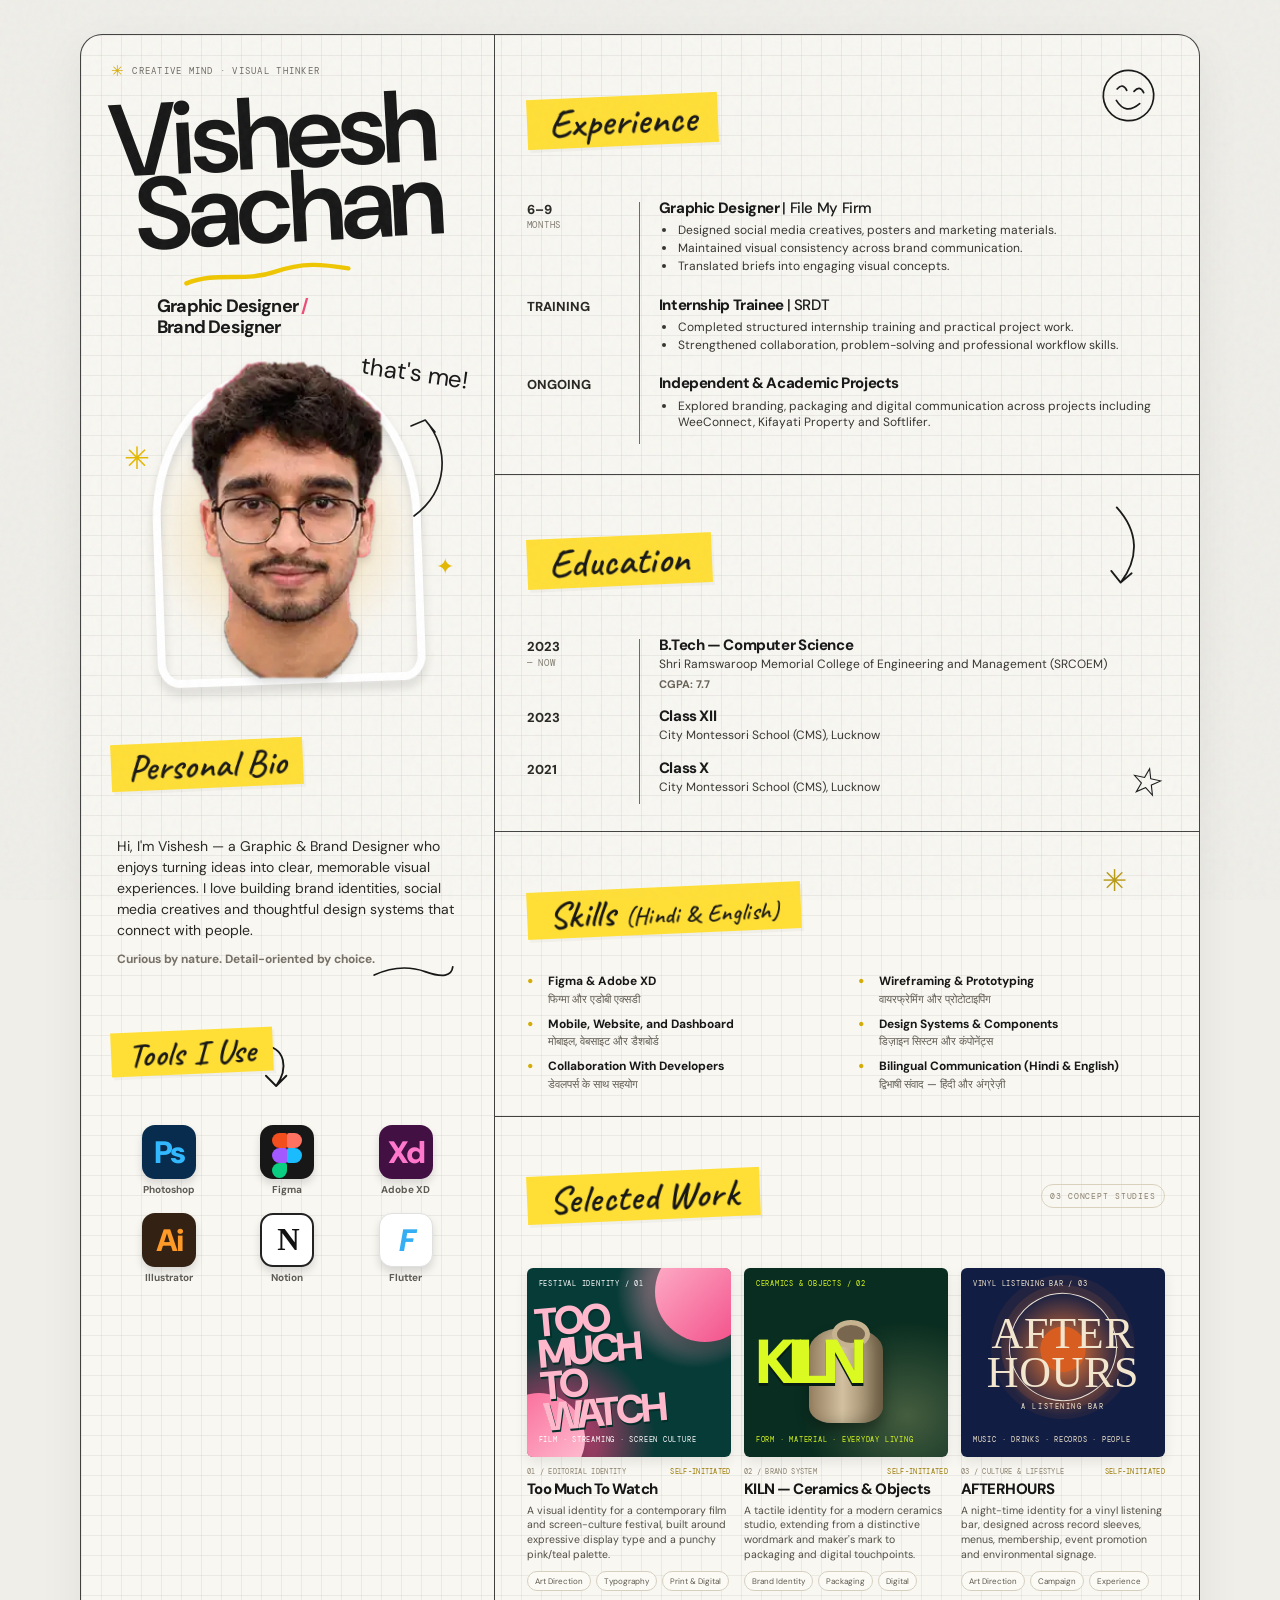
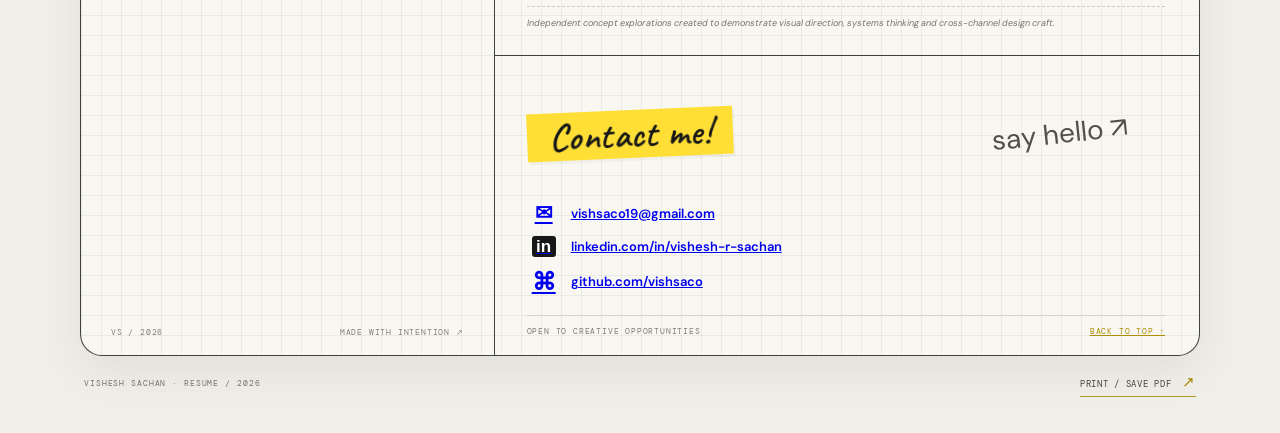
==== commit edcba1b5: "Add three premium self-initiated design concepts to resume" ====
--- a/index.html
+++ b/index.html
@@ -145,6 +145,38 @@
           </ul>
         </section>
 
+
+        <section class="resume-section selected-work-section" id="selected-work">
+          <div class="section-head">
+            <h2 class="note-label handwritten">Selected Work</h2>
+            <span class="work-kicker">03 CONCEPT STUDIES</span>
+          </div>
+          <div class="work-grid">
+            <article class="work-card">
+              <a class="work-art art-watch" href="https://github.com/vishsaco/vishesh-portfolio" target="_blank" rel="noopener" aria-label="Too Much To Watch project"><span class="art-kicker">FESTIVAL IDENTITY / 01</span><strong>TOO<br>MUCH<br>TO<br>WATCH</strong><i class="bubble bubble-one"></i><i class="bubble bubble-two"></i><span class="art-foot">FILM · STREAMING · SCREEN CULTURE</span></a>
+              <div class="work-meta"><span>01 / EDITORIAL IDENTITY</span><span>SELF-INITIATED</span></div>
+              <h3>Too Much To Watch</h3>
+              <p>A visual identity for a contemporary film and screen-culture festival, built around expressive display type and a punchy pink/teal palette.</p>
+              <div class="work-tags"><span>Art Direction</span><span>Typography</span><span>Print & Digital</span></div>
+            </article>
+            <article class="work-card">
+              <a class="work-art art-kiln" href="https://github.com/vishsaco/vishesh-portfolio" target="_blank" rel="noopener" aria-label="KILN ceramics brand project"><span class="art-kicker">CERAMICS & OBJECTS / 02</span><strong>KILN</strong><i class="kiln-vase"></i><span class="art-foot">FORM · MATERIAL · EVERYDAY LIVING</span></a>
+              <div class="work-meta"><span>02 / BRAND SYSTEM</span><span>SELF-INITIATED</span></div>
+              <h3>KILN — Ceramics & Objects</h3>
+              <p>A tactile identity for a modern ceramics studio, extending from a distinctive wordmark and maker's mark to packaging and digital touchpoints.</p>
+              <div class="work-tags"><span>Brand Identity</span><span>Packaging</span><span>Digital</span></div>
+            </article>
+            <article class="work-card">
+              <a class="work-art art-after" href="https://github.com/vishsaco/vishesh-portfolio" target="_blank" rel="noopener" aria-label="AFTERHOURS listening bar brand project"><span class="art-kicker">VINYL LISTENING BAR / 03</span><i class="after-orbit"></i><strong>AFTER<br>HOURS</strong><span class="after-sub">A LISTENING BAR</span><span class="art-foot">MUSIC · DRINKS · RECORDS · PEOPLE</span></a>
+              <div class="work-meta"><span>03 / CULTURE & LIFESTYLE</span><span>SELF-INITIATED</span></div>
+              <h3>AFTERHOURS</h3>
+              <p>A night-time identity for a vinyl listening bar, designed across record sleeves, menus, membership, event promotion and environmental signage.</p>
+              <div class="work-tags"><span>Art Direction</span><span>Campaign</span><span>Experience</span></div>
+            </article>
+          </div>
+          <p class="concept-note">Independent concept explorations created to demonstrate visual direction, systems thinking and cross-channel design craft.</p>
+        </section>
+
         <section class="resume-section contact-section" id="contact">
           <div class="section-head">
             <h2 class="note-label handwritten">Contact me!</h2>
--- a/styles.css
+++ b/styles.css
@@ -167,3 +167,39 @@
   .timeline-item,.bilingual-skills li{opacity:1;transform:none}
   .timeline:before{transform:scaleY(1)}
 }
+
+/* Selected concept studies — custom-designed project covers */
+.selected-work-section{padding-top:24px;padding-bottom:25px}
+.selected-work-section .section-head{align-items:center;margin-bottom:16px}
+.selected-work-section .note-label{font-size:38px}
+.work-kicker{font:8px var(--mono);letter-spacing:.11em;color:#8a806d;border:1px solid #d9d1bd;padding:6px 8px;border-radius:20px}
+.work-grid{display:grid;grid-template-columns:repeat(3,minmax(0,1fr));gap:13px}
+.work-card{min-width:0;opacity:0;transform:translateY(16px);transition:opacity .6s ease,transform .6s cubic-bezier(.2,.8,.2,1)}
+.work-card.is-visible{opacity:1;transform:translateY(0)}
+.work-art{display:flex;position:relative;flex-direction:column;justify-content:center;overflow:hidden;aspect-ratio:1.08;border-radius:6px;padding:13px 12px;color:#fff;text-decoration:none;isolation:isolate;box-shadow:0 5px 13px #00000017;transition:transform .35s,box-shadow .35s}
+.work-art:hover{transform:translateY(-5px) rotate(-1deg);box-shadow:0 14px 22px #0002}
+.art-kicker,.art-foot{position:absolute;left:12px;right:12px;font:6.5px var(--mono);letter-spacing:.12em;z-index:2}
+.art-kicker{top:12px}.art-foot{bottom:12px;line-height:1.4}
+.work-art strong{position:relative;z-index:2;font-size:clamp(25px,3.1vw,43px);line-height:.79;letter-spacing:-.09em;font-weight:900}
+.art-watch{background:radial-gradient(ellipse at 82% 12%,#ff9db8,transparent 33%),radial-gradient(ellipse at 15% 91%,#f33e7e,transparent 40%),#063b37}
+.art-watch strong{color:#ffb7cb;text-shadow:1px 2px 0 #042e2a;transform:rotate(-5deg)}
+.bubble{position:absolute;border-radius:50%;background:linear-gradient(135deg,#ffb8ce,#f14683);z-index:1;filter:drop-shadow(0 7px 7px #082d2a66)}
+.bubble-one{width:100px;height:100px;right:-24px;top:-26px}.bubble-two{width:92px;height:92px;left:-34px;bottom:-28px;background:linear-gradient(135deg,#f95e91,#ffcad9)}
+.art-kiln{background:radial-gradient(ellipse at 80% 78%,#455d3f,transparent 45%),#092d20;color:#dafa21}
+.art-kiln strong{font-size:clamp(39px,5vw,62px);letter-spacing:-.1em;color:#dafa21;text-shadow:0 3px 0 #061c14}
+.kiln-vase{position:absolute;bottom:34px;left:50%;width:74px;height:95px;transform:translateX(-50%);background:linear-gradient(90deg,#947e5f,#d2c0a0 45%,#827052);border-radius:45% 45% 30% 30% / 24% 24% 17% 17%;box-shadow:inset -10px 0 13px #3a332555,0 8px 13px #0005;z-index:1}
+.kiln-vase:before{content:"";position:absolute;top:-8px;left:23px;width:28px;height:18px;border-radius:50%;background:#78664e;border:5px solid #c6b390}
+.art-after{background:radial-gradient(circle at 50% 43%,#d85d20 0 15%,transparent 15.5%),radial-gradient(ellipse at 50% 45%,#f47a34 0,transparent 43%),#111d43;color:#f2e6ce}
+.art-after strong{font-family:Georgia,serif;font-weight:500;font-size:clamp(28px,3.5vw,44px);letter-spacing:.015em;text-align:center;line-height:.9}
+.after-sub{position:relative;z-index:2;text-align:center;margin-top:9px;font:7px var(--mono);letter-spacing:.22em}
+.after-orbit{position:absolute;width:108px;height:108px;border:1px solid #e9e0d1;border-radius:50%;left:50%;top:42%;transform:translate(-50%,-50%) rotate(-28deg);box-shadow:0 0 0 8px #e9753320,0 0 0 18px #e9753312}
+.work-meta{display:flex;align-items:center;justify-content:space-between;gap:6px;margin:10px 0 5px;font:7px var(--mono);letter-spacing:.045em;color:#8a806d}
+.work-meta span:last-child{color:#9b7b05}
+.work-card h3{font-size:15px;line-height:1.12;letter-spacing:-.035em;margin:0 0 6px;font-weight:800}
+.work-card p{font-size:10.5px;line-height:1.4;color:#514d44;margin:0 0 9px}
+.work-tags{display:flex;flex-wrap:wrap;gap:5px}
+.work-tags span{font-size:8px;line-height:1;padding:5px 7px;border:1px solid #d5cfbf;border-radius:20px;color:#5d584d;background:#fbfaf5}
+.concept-note{margin:15px 0 0;padding-top:10px;border-top:1px dashed #d1cabb;font-size:9px;line-height:1.4;color:#777164;font-style:italic}
+@media(max-width:820px){.work-grid{grid-template-columns:1fr}.work-card{display:grid;grid-template-columns:37% minmax(0,1fr);column-gap:13px;align-items:start}.work-art{grid-row:1/5}.work-meta{margin-top:0}.work-card h3{font-size:14px}.work-card p{font-size:10px}.work-tags{grid-column:2}.concept-note{margin-top:13px}}
+@media(max-width:600px){.selected-work-section .section-head{align-items:center}.selected-work-section .note-label{font-size:34px}.work-grid{grid-template-columns:1fr;gap:18px}.work-card{grid-template-columns:38% minmax(0,1fr);column-gap:12px}.work-meta{font-size:6.5px}.work-card h3{font-size:13px}.work-card p{font-size:9.5px}.work-tags span{font-size:7px;padding:4px 6px}}
+@media print{.work-card{opacity:1!important;transform:none!important}.work-art{break-inside:avoid}}
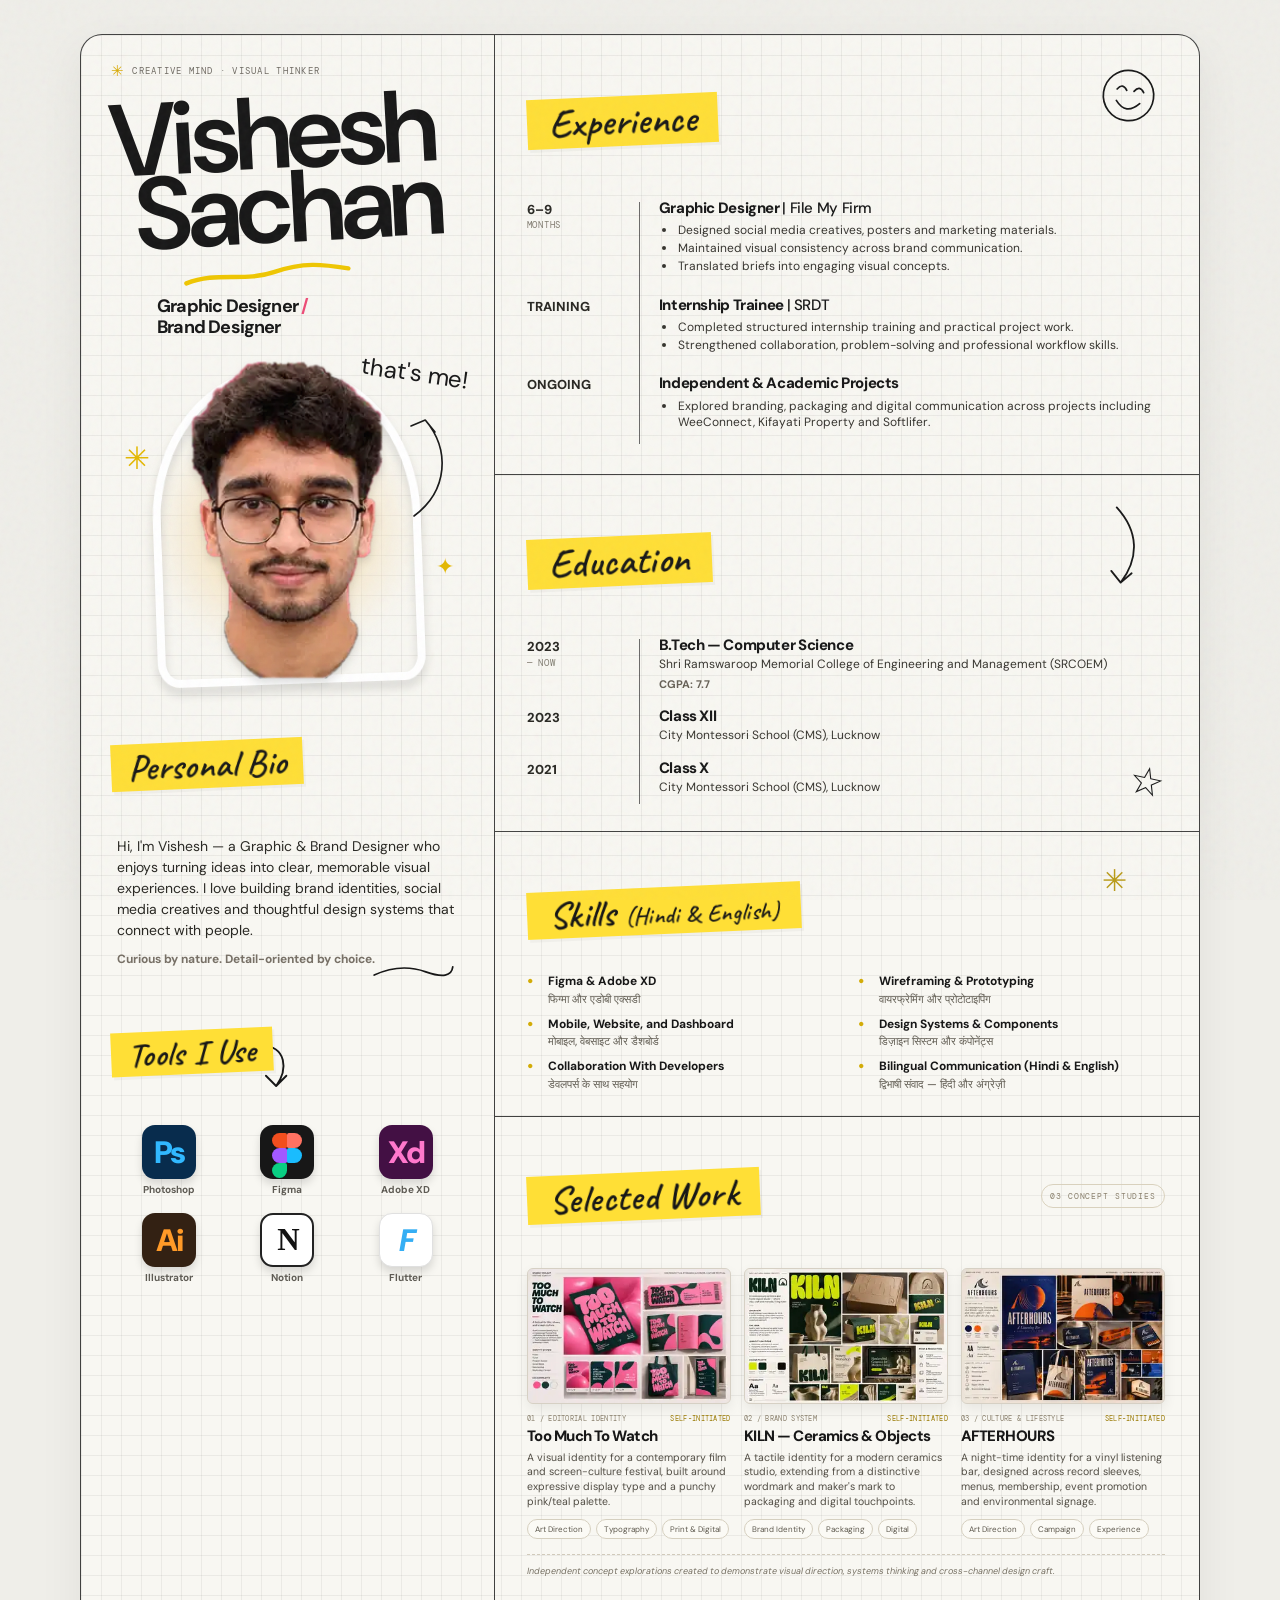
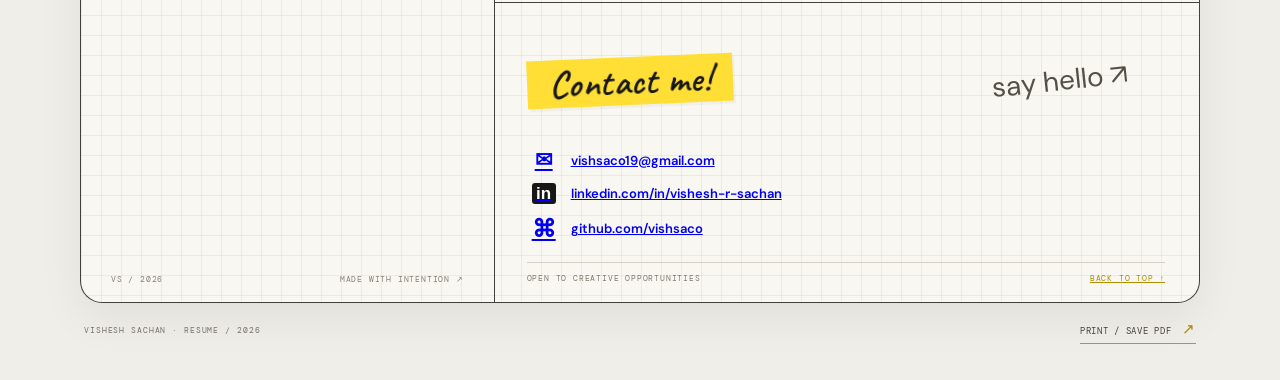
==== commit 9a6fe495: "Add three detailed visual case-study boards to selected work" ====
--- a/index.html
+++ b/index.html
@@ -153,21 +153,21 @@
           </div>
           <div class="work-grid">
             <article class="work-card">
-              <a class="work-art art-watch" href="https://github.com/vishsaco/vishesh-portfolio" target="_blank" rel="noopener" aria-label="Too Much To Watch project"><span class="art-kicker">FESTIVAL IDENTITY / 01</span><strong>TOO<br>MUCH<br>TO<br>WATCH</strong><i class="bubble bubble-one"></i><i class="bubble bubble-two"></i><span class="art-foot">FILM · STREAMING · SCREEN CULTURE</span></a>
+              <a class="work-image" href="./project-1.webp" target="_blank" rel="noopener" aria-label="Open Too Much To Watch concept board"><img src="./project-1.webp" alt="Too Much To Watch festival identity: poster, ticket, programme booklet, social posts, merchandise and wayfinding" loading="lazy"><span class="image-open">VIEW CASE STUDY ↗</span></a>
               <div class="work-meta"><span>01 / EDITORIAL IDENTITY</span><span>SELF-INITIATED</span></div>
               <h3>Too Much To Watch</h3>
               <p>A visual identity for a contemporary film and screen-culture festival, built around expressive display type and a punchy pink/teal palette.</p>
               <div class="work-tags"><span>Art Direction</span><span>Typography</span><span>Print & Digital</span></div>
             </article>
             <article class="work-card">
-              <a class="work-art art-kiln" href="https://github.com/vishsaco/vishesh-portfolio" target="_blank" rel="noopener" aria-label="KILN ceramics brand project"><span class="art-kicker">CERAMICS & OBJECTS / 02</span><strong>KILN</strong><i class="kiln-vase"></i><span class="art-foot">FORM · MATERIAL · EVERYDAY LIVING</span></a>
+              <a class="work-image" href="./project-2.webp" target="_blank" rel="noopener" aria-label="Open KILN concept board"><img src="./project-2.webp" alt="KILN ceramics studio identity: wordmark, packaging, product branding, stationery and digital storefront" loading="lazy"><span class="image-open">VIEW CASE STUDY ↗</span></a>
               <div class="work-meta"><span>02 / BRAND SYSTEM</span><span>SELF-INITIATED</span></div>
               <h3>KILN — Ceramics & Objects</h3>
               <p>A tactile identity for a modern ceramics studio, extending from a distinctive wordmark and maker's mark to packaging and digital touchpoints.</p>
               <div class="work-tags"><span>Brand Identity</span><span>Packaging</span><span>Digital</span></div>
             </article>
             <article class="work-card">
-              <a class="work-art art-after" href="https://github.com/vishsaco/vishesh-portfolio" target="_blank" rel="noopener" aria-label="AFTERHOURS listening bar brand project"><span class="art-kicker">VINYL LISTENING BAR / 03</span><i class="after-orbit"></i><strong>AFTER<br>HOURS</strong><span class="after-sub">A LISTENING BAR</span><span class="art-foot">MUSIC · DRINKS · RECORDS · PEOPLE</span></a>
+              <a class="work-image" href="./project-3.webp" target="_blank" rel="noopener" aria-label="Open AFTERHOURS concept board"><img src="./project-3.webp" alt="AFTERHOURS listening bar identity: record sleeves, membership cards, menu, merchandise, posters and signage" loading="lazy"><span class="image-open">VIEW CASE STUDY ↗</span></a>
               <div class="work-meta"><span>03 / CULTURE & LIFESTYLE</span><span>SELF-INITIATED</span></div>
               <h3>AFTERHOURS</h3>
               <p>A night-time identity for a vinyl listening bar, designed across record sleeves, menus, membership, event promotion and environmental signage.</p>
--- a/styles.css
+++ b/styles.css
@@ -203,3 +203,13 @@
 @media(max-width:820px){.work-grid{grid-template-columns:1fr}.work-card{display:grid;grid-template-columns:37% minmax(0,1fr);column-gap:13px;align-items:start}.work-art{grid-row:1/5}.work-meta{margin-top:0}.work-card h3{font-size:14px}.work-card p{font-size:10px}.work-tags{grid-column:2}.concept-note{margin-top:13px}}
 @media(max-width:600px){.selected-work-section .section-head{align-items:center}.selected-work-section .note-label{font-size:34px}.work-grid{grid-template-columns:1fr;gap:18px}.work-card{grid-template-columns:38% minmax(0,1fr);column-gap:12px}.work-meta{font-size:6.5px}.work-card h3{font-size:13px}.work-card p{font-size:9.5px}.work-tags span{font-size:7px;padding:4px 6px}}
 @media print{.work-card{opacity:1!important;transform:none!important}.work-art{break-inside:avoid}}
+
+/* Full visual concept boards */
+.work-image{display:block;position:relative;overflow:hidden;aspect-ratio:1.5;background:#e6e0d5;border:1px solid #d6d0c4;border-radius:6px;box-shadow:0 5px 13px #00000012}
+.work-image img{display:block;width:100%;height:100%;object-fit:cover;transition:transform .55s cubic-bezier(.2,.8,.2,1),filter .4s}
+.work-image:hover img{transform:scale(1.055);filter:saturate(1.08)}
+.image-open{position:absolute;left:8px;bottom:8px;background:#171717e8;color:#fff;padding:6px 8px;font:7px var(--mono);letter-spacing:.08em;opacity:0;transform:translateY(5px);transition:opacity .25s,transform .25s}
+.work-image:hover .image-open{opacity:1;transform:translateY(0)}
+@media(max-width:820px){.work-image{grid-row:1/5}}
+@media(max-width:600px){.work-image{aspect-ratio:1.42}.image-open{display:none}}
+@media print{.work-image img{transform:none!important}.work-image{break-inside:avoid}}
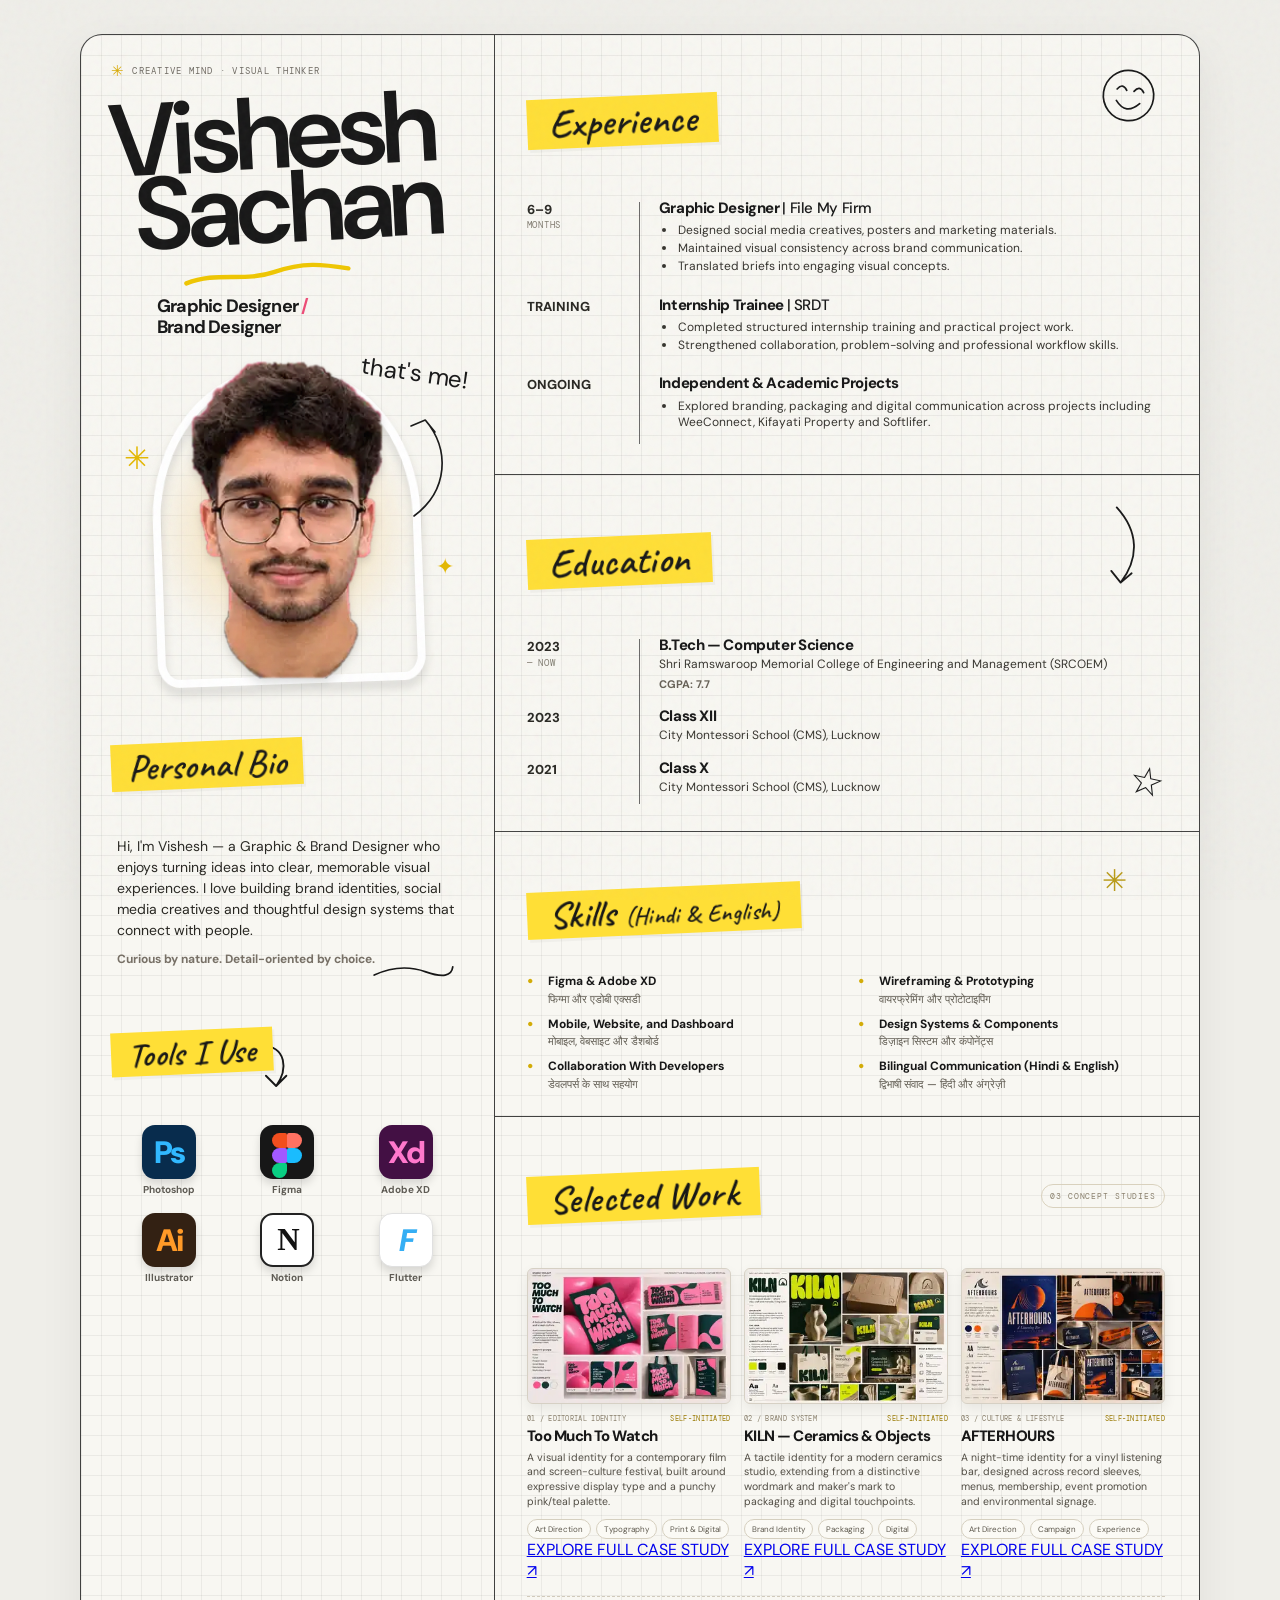
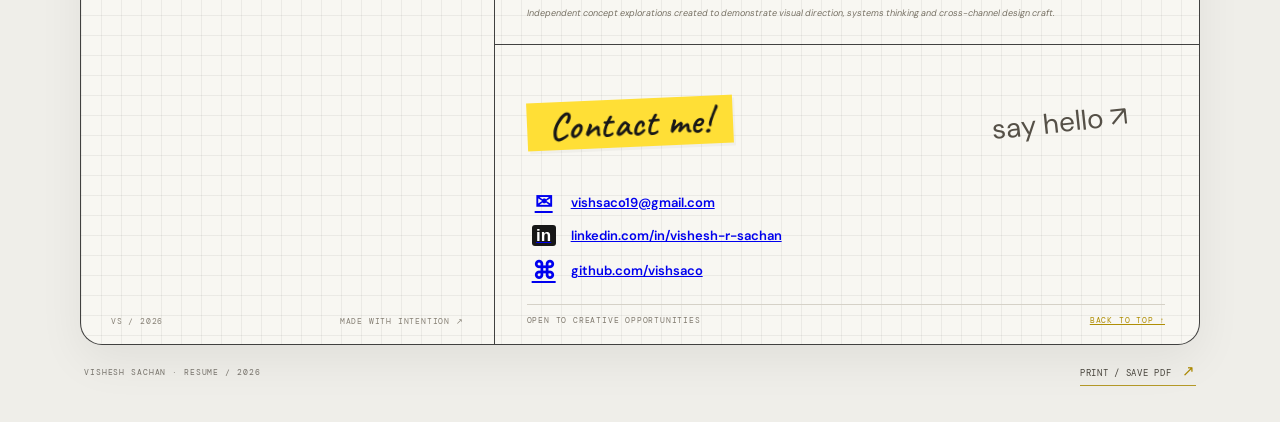
==== commit 1146cef0: "Link each project card to its full case study" ====
--- a/index.html
+++ b/index.html
@@ -153,25 +153,25 @@
           </div>
           <div class="work-grid">
             <article class="work-card">
-              <a class="work-image" href="./project-1.webp" target="_blank" rel="noopener" aria-label="Open Too Much To Watch concept board"><img src="./project-1.webp" alt="Too Much To Watch festival identity: poster, ticket, programme booklet, social posts, merchandise and wayfinding" loading="lazy"><span class="image-open">VIEW CASE STUDY ↗</span></a>
+              <a class="work-image" href="./case-study.html?project=watch" aria-label="Open Too Much To Watch concept board"><img src="./project-1.webp" alt="Too Much To Watch festival identity: poster, ticket, programme booklet, social posts, merchandise and wayfinding" loading="lazy"><span class="image-open">VIEW CASE STUDY ↗</span></a>
               <div class="work-meta"><span>01 / EDITORIAL IDENTITY</span><span>SELF-INITIATED</span></div>
               <h3>Too Much To Watch</h3>
               <p>A visual identity for a contemporary film and screen-culture festival, built around expressive display type and a punchy pink/teal palette.</p>
-              <div class="work-tags"><span>Art Direction</span><span>Typography</span><span>Print & Digital</span></div>
+              <div class="work-tags"><span>Art Direction</span><span>Typography</span><span>Print & Digital</span></div><a class="case-link" href="./case-study.html?project=watch">EXPLORE FULL CASE STUDY <span>↗</span></a>
             </article>
             <article class="work-card">
-              <a class="work-image" href="./project-2.webp" target="_blank" rel="noopener" aria-label="Open KILN concept board"><img src="./project-2.webp" alt="KILN ceramics studio identity: wordmark, packaging, product branding, stationery and digital storefront" loading="lazy"><span class="image-open">VIEW CASE STUDY ↗</span></a>
+              <a class="work-image" href="./case-study.html?project=kiln" aria-label="Open KILN concept board"><img src="./project-2.webp" alt="KILN ceramics studio identity: wordmark, packaging, product branding, stationery and digital storefront" loading="lazy"><span class="image-open">VIEW CASE STUDY ↗</span></a>
               <div class="work-meta"><span>02 / BRAND SYSTEM</span><span>SELF-INITIATED</span></div>
               <h3>KILN — Ceramics & Objects</h3>
               <p>A tactile identity for a modern ceramics studio, extending from a distinctive wordmark and maker's mark to packaging and digital touchpoints.</p>
-              <div class="work-tags"><span>Brand Identity</span><span>Packaging</span><span>Digital</span></div>
+              <div class="work-tags"><span>Brand Identity</span><span>Packaging</span><span>Digital</span></div><a class="case-link" href="./case-study.html?project=kiln">EXPLORE FULL CASE STUDY <span>↗</span></a>
             </article>
             <article class="work-card">
-              <a class="work-image" href="./project-3.webp" target="_blank" rel="noopener" aria-label="Open AFTERHOURS concept board"><img src="./project-3.webp" alt="AFTERHOURS listening bar identity: record sleeves, membership cards, menu, merchandise, posters and signage" loading="lazy"><span class="image-open">VIEW CASE STUDY ↗</span></a>
+              <a class="work-image" href="./case-study.html?project=afterhours" aria-label="Open AFTERHOURS concept board"><img src="./project-3.webp" alt="AFTERHOURS listening bar identity: record sleeves, membership cards, menu, merchandise, posters and signage" loading="lazy"><span class="image-open">VIEW CASE STUDY ↗</span></a>
               <div class="work-meta"><span>03 / CULTURE & LIFESTYLE</span><span>SELF-INITIATED</span></div>
               <h3>AFTERHOURS</h3>
               <p>A night-time identity for a vinyl listening bar, designed across record sleeves, menus, membership, event promotion and environmental signage.</p>
-              <div class="work-tags"><span>Art Direction</span><span>Campaign</span><span>Experience</span></div>
+              <div class="work-tags"><span>Art Direction</span><span>Campaign</span><span>Experience</span></div><a class="case-link" href="./case-study.html?project=afterhours">EXPLORE FULL CASE STUDY <span>↗</span></a>
             </article>
           </div>
           <p class="concept-note">Independent concept explorations created to demonstrate visual direction, systems thinking and cross-channel design craft.</p>
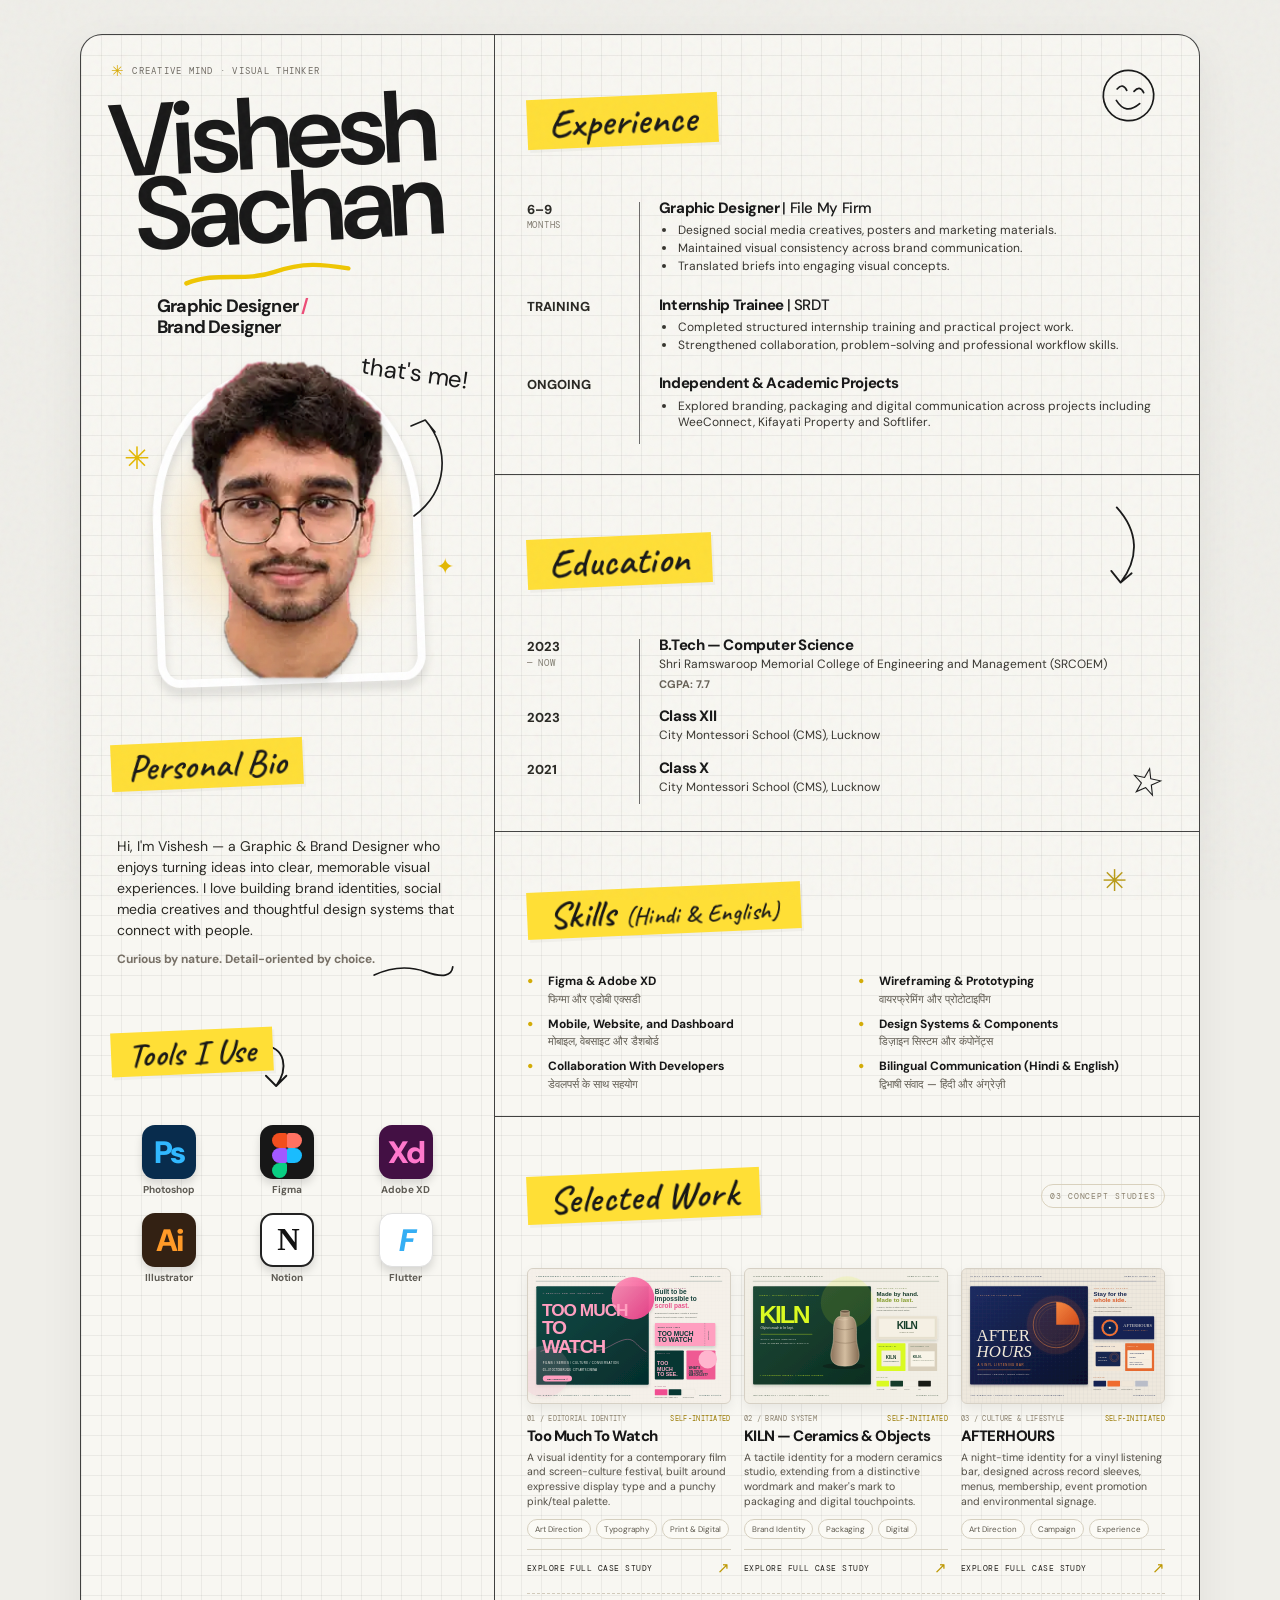
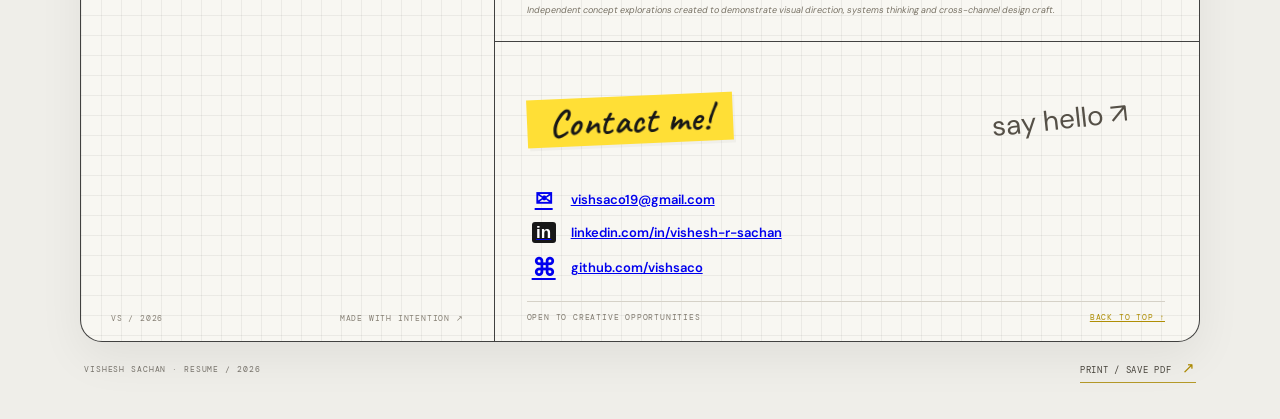
==== commit b05d8e16: "Use sharp vector project artwork in case studies" ====
--- a/index.html
+++ b/index.html
@@ -153,21 +153,21 @@
           </div>
           <div class="work-grid">
             <article class="work-card">
-              <a class="work-image" href="./case-study.html?project=watch" aria-label="Open Too Much To Watch concept board"><img src="./project-1.webp" alt="Too Much To Watch festival identity: poster, ticket, programme booklet, social posts, merchandise and wayfinding" loading="lazy"><span class="image-open">VIEW CASE STUDY ↗</span></a>
+              <a class="work-image" href="./case-study.html?project=watch" aria-label="Open Too Much To Watch concept board"><img src="./project-1.svg" alt="Too Much To Watch festival identity: poster, ticket, programme booklet, social posts, merchandise and wayfinding" loading="lazy"><span class="image-open">VIEW CASE STUDY ↗</span></a>
               <div class="work-meta"><span>01 / EDITORIAL IDENTITY</span><span>SELF-INITIATED</span></div>
               <h3>Too Much To Watch</h3>
               <p>A visual identity for a contemporary film and screen-culture festival, built around expressive display type and a punchy pink/teal palette.</p>
               <div class="work-tags"><span>Art Direction</span><span>Typography</span><span>Print & Digital</span></div><a class="case-link" href="./case-study.html?project=watch">EXPLORE FULL CASE STUDY <span>↗</span></a>
             </article>
             <article class="work-card">
-              <a class="work-image" href="./case-study.html?project=kiln" aria-label="Open KILN concept board"><img src="./project-2.webp" alt="KILN ceramics studio identity: wordmark, packaging, product branding, stationery and digital storefront" loading="lazy"><span class="image-open">VIEW CASE STUDY ↗</span></a>
+              <a class="work-image" href="./case-study.html?project=kiln" aria-label="Open KILN concept board"><img src="./project-2.svg" alt="KILN ceramics studio identity: wordmark, packaging, product branding, stationery and digital storefront" loading="lazy"><span class="image-open">VIEW CASE STUDY ↗</span></a>
               <div class="work-meta"><span>02 / BRAND SYSTEM</span><span>SELF-INITIATED</span></div>
               <h3>KILN — Ceramics & Objects</h3>
               <p>A tactile identity for a modern ceramics studio, extending from a distinctive wordmark and maker's mark to packaging and digital touchpoints.</p>
               <div class="work-tags"><span>Brand Identity</span><span>Packaging</span><span>Digital</span></div><a class="case-link" href="./case-study.html?project=kiln">EXPLORE FULL CASE STUDY <span>↗</span></a>
             </article>
             <article class="work-card">
-              <a class="work-image" href="./case-study.html?project=afterhours" aria-label="Open AFTERHOURS concept board"><img src="./project-3.webp" alt="AFTERHOURS listening bar identity: record sleeves, membership cards, menu, merchandise, posters and signage" loading="lazy"><span class="image-open">VIEW CASE STUDY ↗</span></a>
+              <a class="work-image" href="./case-study.html?project=afterhours" aria-label="Open AFTERHOURS concept board"><img src="./project-3.svg" alt="AFTERHOURS listening bar identity: record sleeves, membership cards, menu, merchandise, posters and signage" loading="lazy"><span class="image-open">VIEW CASE STUDY ↗</span></a>
               <div class="work-meta"><span>03 / CULTURE & LIFESTYLE</span><span>SELF-INITIATED</span></div>
               <h3>AFTERHOURS</h3>
               <p>A night-time identity for a vinyl listening bar, designed across record sleeves, menus, membership, event promotion and environmental signage.</p>
--- a/styles.css
+++ b/styles.css
@@ -213,3 +213,9 @@
 @media(max-width:820px){.work-image{grid-row:1/5}}
 @media(max-width:600px){.work-image{aspect-ratio:1.42}.image-open{display:none}}
 @media print{.work-image img{transform:none!important}.work-image{break-inside:avoid}}
+
+/* Recruiter-friendly full project links */
+.case-link{display:flex;align-items:center;justify-content:space-between;gap:8px;margin-top:10px;padding-top:8px;border-top:1px solid #d5cfbf;color:#25231f;text-decoration:none;font:8px var(--mono);letter-spacing:.06em;transition:color .2s,letter-spacing .2s}
+.case-link span{font-size:15px;color:#bd9700;transition:transform .2s}
+.case-link:hover{color:#a47d00;letter-spacing:.1em}
+.case-link:hover span{transform:translate(3px,-3px)}
